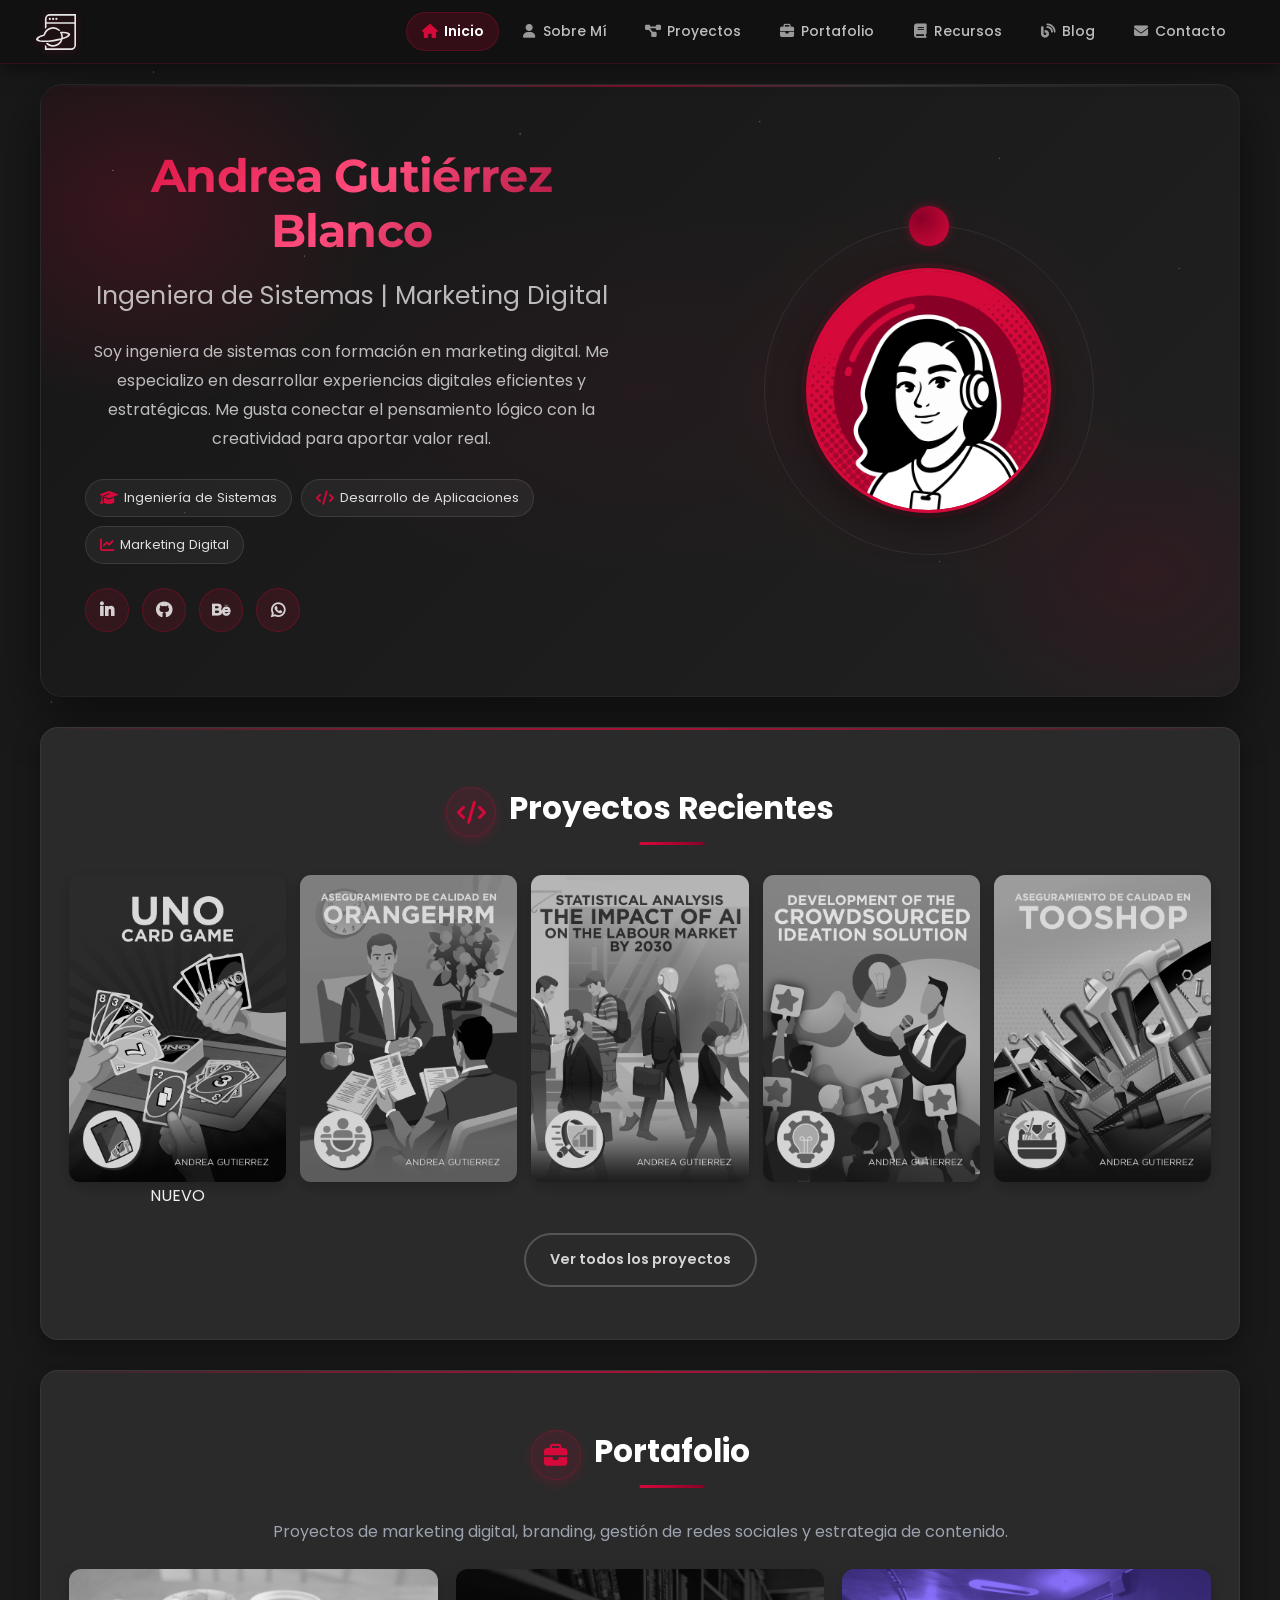
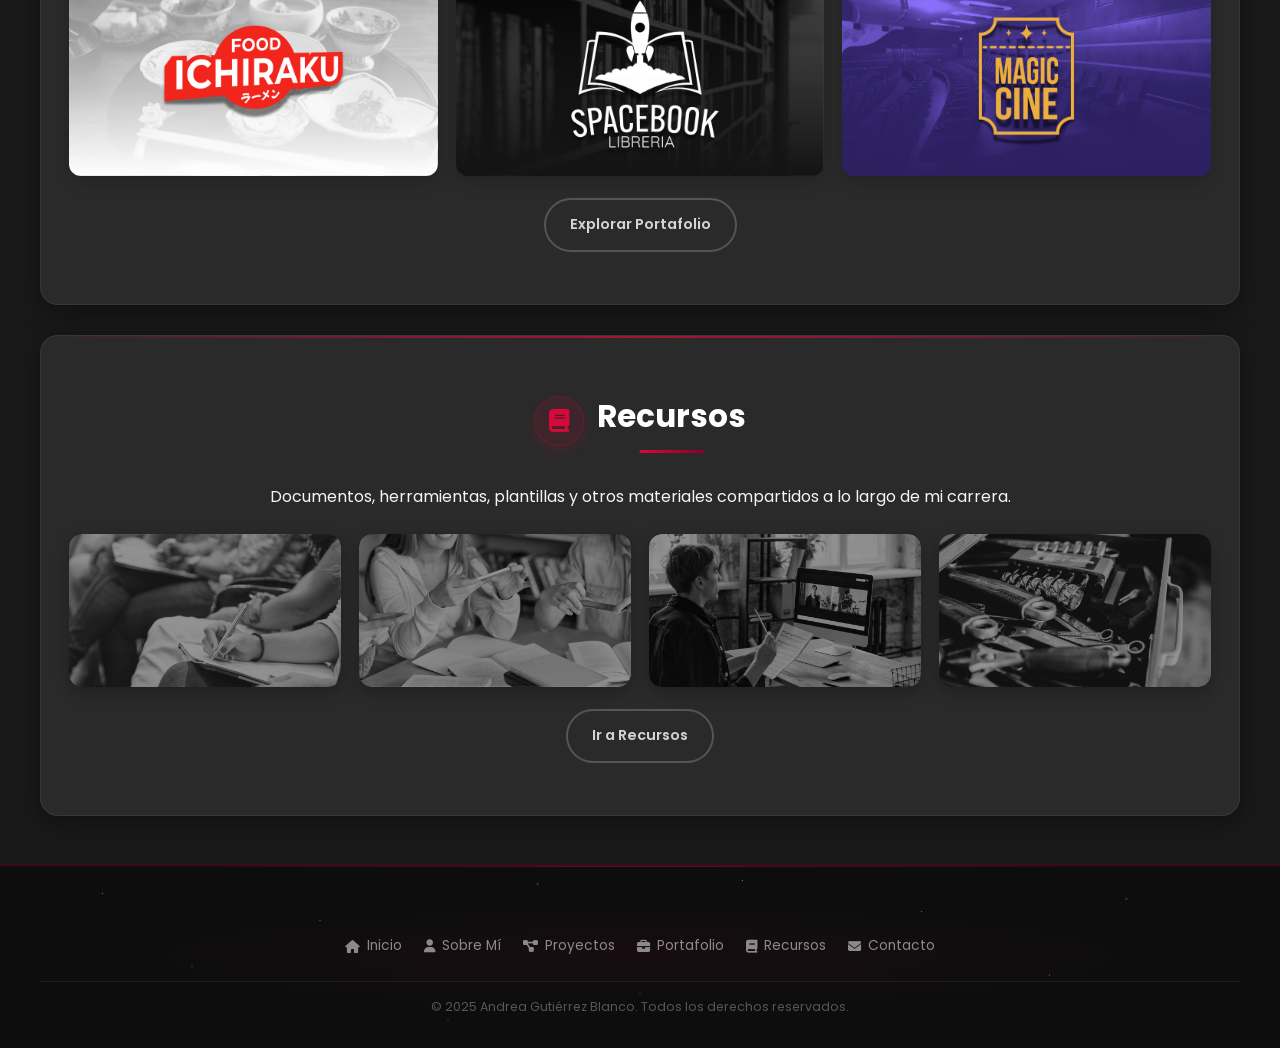
==== index.html @ cfb3e4f8 "feat: update entire website" ====
<!DOCTYPE html>
<html lang="es">
<head>
  <meta charset="UTF-8" />
  <meta http-equiv="X-UA-Compatible" content="IE=edge" />
  <meta name="viewport" content="width=device-width, initial-scale=1.0" />
  <title>Andrea Gutiérrez Blanco - Portafolio Profesional</title>

  <!-- Iconos y fuentes -->
  <link rel="stylesheet" href="https://cdnjs.cloudflare.com/ajax/libs/font-awesome/6.4.2/css/all.min.css" />
  <link rel="icon" type="image/png" href="images/icon/Gutbla_icon.png" />
  <link href="https://fonts.googleapis.com/css2?family=Poppins:wght@300;400;500;600;700&family=Montserrat:wght@400;500;600;700&display=swap" rel="stylesheet" />
  <link rel="stylesheet" href="https://cdnjs.cloudflare.com/ajax/libs/animate.css/4.1.1/animate.min.css" />

  <!-- Estilos propios -->
  <link rel="stylesheet" href="css/main.css" />
  <link rel="stylesheet" href="css/home.css" />
</head>
<body>

<!-- ===== Sidebar Global ===== -->
<aside class="global-sidebar">
  <div class="sidebar-logo">
    <img src="images/icon/Gutbla_logo.svg" alt="Logo Andrea Gutiérrez Blanco" />
  </div>
  <nav class="sidebar-nav" aria-label="Menú de navegación principal">
    <ul>
      <li><a href="index.html" class="active"><i class="fas fa-home"></i> <span>Inicio</span></a></li>
      <li><a href="pages/sobre-mi.html"><i class="fas fa-user"></i> <span>Sobre Mí</span></a></li>
      <li><a href="pages/proyectos.html"><i class="fas fa-project-diagram"></i> <span>Proyectos</span></a></li>
      <li><a href="pages/portafolio.html"><i class="fas fa-briefcase"></i> <span>Portafolio</span></a></li>
      <li><a href="pages/recursos.html"><i class="fas fa-book"></i> <span>Recursos</span></a></li>
      <li><a href="pages/blog.html"><i class="fas fa-blog"></i> <span>Blog</span></a></li>
      <li><a href="pages/contacto.html"><i class="fas fa-envelope"></i> <span>Contacto</span></a></li>
    </ul>
  </nav>
</aside>

<!-- ===== Contenedor Principal ===== -->
<main class="main-container">

  <!-- ===== Hero Section Mejorada ===== -->
  <section class="hero" role="banner" aria-label="Presentación principal de Andrea Gutiérrez Blanco">
    <div class="hero-content">
      <h1 class="animate__animated animate__fadeInDown">Andrea Gutiérrez Blanco</h1>
      <h2 class="animate__animated animate__fadeInDown animate__delay-1s">Ingeniera de Sistemas | Marketing Digital</h2>
      <p class="animate__animated animate__fadeIn animate__delay-1-5s">Soy ingeniera de sistemas con formación en marketing digital. Me especializo en desarrollar experiencias digitales eficientes y estratégicas. Me gusta conectar el pensamiento lógico con la creatividad para aportar valor real.</p>

      <div class="hero-badges animate__animated animate__fadeInUp animate__delay-2s" aria-label="Áreas de especialización">
        <div class="badge"><i class="fas fa-graduation-cap"></i> Ingeniería de Sistemas</div>
        <div class="badge"><i class="fas fa-code"></i> Desarrollo de Aplicaciones</div>
        <div class="badge"><i class="fas fa-chart-line"></i> Marketing Digital</div>
      </div>

      <div class="social-links animate__animated animate__fadeInUp animate__delay-2-5s">
        <a href="#" class="social-link" aria-label="LinkedIn"><i class="fab fa-linkedin-in"></i></a>
        <a href="#" class="social-link" aria-label="GitHub"><i class="fab fa-github"></i></a>
        <a href="#" class="social-link" aria-label="Behance"><i class="fab fa-behance"></i></a>
        <a href="#" class="social-link" aria-label="WhatsApp"><i class="fab fa-whatsapp"></i></a>
      </div>
    </div>

    <div class="hero-image" aria-hidden="true">
      <div class="planet-system">
        <div class="planet"></div>
        <div class="orbit"><div class="moon"></div></div>
        <div class="profile-image">
          <img src="images/perfil/Ilustracion_Perfil.png" alt="Andrea Gutiérrez Blanco - Ilustración de perfil" class="profile-illustration" />
        </div>
      </div>
    </div>
  </section>

  <!-- Proyectos recientes -->
  <section id="proyectos-recientes" class="sec">
    <div class="section-header">
      <i class="fas fa-code"></i>
      <h2>Proyectos Recientes</h2>
    </div>
    <div class="project-gallery">
      <img src="images/document_gallery/Projects/Portada_Aseguramiento_de_Calidad_en_TooShop.png" alt="Aseguramiento de Calidad en TooShop" />
      <img src="images/document_gallery/Projects/Portada_Crowdsourced_Ideation_Solution.png" alt="Crowdsourced Ideation Solution" />
      <img src="images/document_gallery/Projects/Portada_Statistical_Analysis_The_Impact_of_AI_on_the_Labour_Market_by_2030.png" alt="Análisis Estadístico del Impacto de la IA en el Mercado Laboral para 2030" />
      <img src="images/document_gallery/Projects/Portada_Aseguramiento_de_Calidad_en_OrangeHRM.png" alt="Aseguramiento de Calidad en OrangeHRM" />
      <img src="images/document_gallery/Projects/Portada_UNO_Card_Game.png" alt="Juego de Cartas UNO" />
</div>
    </div>
    <div class="section-footer">
      <a href="pages/proyectos.html" class="hero-cta secondary">Ver todos los proyectos</a>
    </div>
  </section>

  <!-- Portafolio visual -->
<section id="portafolio" class="sec">
  <div class="section-header">
    <i class="fas fa-briefcase"></i>
    <h2>Portafolio</h2>
  </div>
  <p style="color: var(--text-gray); margin-bottom: 20px;">
    Proyectos de marketing digital, branding, gestión de redes sociales y estrategia de contenido.
  </p>
  <div class="portfolio-gallery">
    <img src="images/document_gallery/Portfolio/Food_Ichiraku_Ramen.png"
         alt="Food Ichiraku Ramen" />
    <img src="images/document_gallery/Portfolio/Spacebook_Libreria.png"
         alt="Spacebook Librería" />
    <img src="images/document_gallery/Portfolio/Magic_Cine.png"
         alt="Magic Cine" />
  </div>
  <div class="section-footer">
    <a href="pages/portafolio.html" class="hero-cta secondary">Explorar Portafolio</a>
  </div>
</section>

  <!-- Recursos -->
  <section id="recursos" class="sec">
    <div class="section-header">
      <i class="fas fa-book"></i>
      <h2>Recursos</h2>
    </div>
    <p>Documentos, herramientas, plantillas y otros materiales compartidos a lo largo de mi carrera.</p>
      <div class="resources-gallery">
        <img src="images/resources/Imagenes_Documentaciones.png" alt="Imagen Documentaciones" />
        <img src="images/resources/Imagen_Hojas_Trucos.png"      alt="Imagen Hojas de Trucos" />
        <img src="images/resources/Imagen_Tutoriales.png"         alt="Imagen Tutoriales" />
        <img src="images/resources/Imagen_Herramientas.png"       alt="Imagen Herramientas" />
      </div>
    <div class="section-footer">
      <a href="pages/recursos.html" class="hero-cta secondary">Ir a Recursos</a>
    </div>
  </section>
</main>

<!-- ===== Footer ===== -->
<footer>
  <div class="footer-content">
    <div class="footer-logo">
      <img src="images/icon/Gutbla_logo.svg" alt="Logo Andrea Gutiérrez Blanco" class="logo-img" />
    </div>
    <nav class="footer-links" aria-label="Enlaces de pie de página">
      <a href="index.html"><i class="fas fa-home"></i> Inicio</a>
      <a href="pages/sobre-mi.html"><i class="fas fa-user"></i> Sobre Mí</a>
      <a href="pages/proyectos.html"><i class="fas fa-project-diagram"></i> Proyectos</a>
      <a href="pages/portafolio.html"><i class="fas fa-briefcase"></i> Portafolio</a>
      <a href="pages/recursos.html"><i class="fas fa-book"></i> Recursos</a>
      <a href="pages/contacto.html"><i class="fas fa-envelope"></i> Contacto</a>
    </nav>
    <div class="copyright">
      &copy; 2025 Andrea Gutiérrez Blanco. Todos los derechos reservados.
    </div>
  </div>
</footer>

<!-- Scripts -->
<script src="js/main.js"></script>
<script src="js/home.js"></script>
</body>
</html>
---- css/main.css ----
:root {
    --dark-bg:    #191919;
    --section-bg: #2c2c2c;
    --card-bg:    #252525;
    --light-bg:   #E8EDEB;
    --primary:    #D6093B;
    --secondary:  #890027;
    --accent:     #B80A32;
    --text-light: #ffffff;
    --text-soft:  #f5f5f5;
    --text-muted: #E8EDEB;
    --text-dark:  #333;
    --text-gray:  #9ca3af;
    --star-color: rgba(255,255,255,0.5);
}

html {
    scroll-behavior: smooth;
}

*, *::before, *::after {
    margin: 0;
    padding: 0;
    box-sizing: border-box;
}

body,
p, h1, h2, h3, h4, h5, h6,
span:not([class*="fa"]),
a, li, label,
input, textarea, select, button {
    font-family: 'Poppins', sans-serif;
}

.fas, .far, .fab, .fal, .fad,
[class^="fa-"], [class*=" fa-"] {
    font-family: "Font Awesome 6 Free", "Font Awesome 6 Brands",
                 "Font Awesome 5 Free", "Font Awesome 5 Brands",
                 "FontAwesome" !important;
    font-style: normal;
    font-variant: normal;
    font-weight: 900;
    text-rendering: auto;
    -webkit-font-smoothing: antialiased;
    -moz-osx-font-smoothing: grayscale;
    display: inline-block;
    line-height: 1;
}

body {
    min-height: 100vh;
    background-color: var(--dark-bg);
    background-image:
        radial-gradient(1px 1px at 12%  8%, var(--star-color) 0%, transparent 100%),
        radial-gradient(1px 1px at 33% 22%, var(--star-color) 0%, transparent 100%),
        radial-gradient(1.5px 1.5px at 55% 14%, rgba(255,255,255,0.28) 0%, transparent 100%),
        radial-gradient(1px 1px at 74%  5%, var(--star-color) 0%, transparent 100%),
        radial-gradient(1px 1px at 88% 18%, var(--star-color) 0%, transparent 100%),
        radial-gradient(1px 1px at  7% 35%, var(--star-color) 0%, transparent 100%),
        radial-gradient(1.5px 1.5px at 45% 42%, rgba(255,255,255,0.22) 0%, transparent 100%),
        radial-gradient(1px 1px at 92% 38%, var(--star-color) 0%, transparent 100%),
        radial-gradient(1px 1px at 20% 60%, var(--star-color) 0%, transparent 100%),
        radial-gradient(1px 1px at 63% 55%, var(--star-color) 0%, transparent 100%),
        radial-gradient(1.5px 1.5px at 80% 65%, rgba(255,255,255,0.28) 0%, transparent 100%),
        radial-gradient(1px 1px at  4% 78%, var(--star-color) 0%, transparent 100%),
        radial-gradient(1px 1px at 38% 82%, var(--star-color) 0%, transparent 100%),
        radial-gradient(1px 1px at 70% 88%, var(--star-color) 0%, transparent 100%),
        radial-gradient(1px 1px at 95% 92%, var(--star-color) 0%, transparent 100%),
        radial-gradient(1.5px 1.5px at 28% 95%, rgba(255,255,255,0.22) 0%, transparent 100%);
    background-attachment: fixed;
    color: var(--text-soft);
    line-height: 1.8;
    overflow-x: hidden;
}

img {
    display: block;
    max-width: 100%;
    height: auto;
}

.projects-grid,
.gallery-grid {
    display: grid;
    grid-template-columns: repeat(4, 1fr);
    gap: 18px;
    margin-bottom: 32px;
}

.global-sidebar {
    position: fixed;
    top: 0; left: 0;
    width: 100%;
    height: 64px;
    background: #111;
    z-index: 1000;
    box-shadow: 0 2px 20px rgba(0,0,0,0.6);
    display: flex;
    justify-content: space-between;
    align-items: center;
    padding: 0 36px;
    transition: background 0.3s ease;
    border-bottom: 1px solid rgba(214,9,59,0.18);
}

.sidebar-logo {
    display: flex;
    align-items: center;
    gap: 12px;
    transition: transform 0.3s ease;
    text-decoration: none;
}

.sidebar-logo:hover {
    transform: scale(1.04);
}

.sidebar-logo img {
    height: 36px;
    filter: invert(1) drop-shadow(0 1px 4px rgba(214,9,59,0.35));
    transition: filter 0.3s ease;
}

.sidebar-logo:hover img {
    filter: invert(1) drop-shadow(0 2px 8px rgba(214,9,59,0.6));
}

.sidebar-nav ul {
    display: flex;
    align-items: center;
    list-style: none;
    gap: 2px;
    height: 64px;
}

.sidebar-nav li {
    margin: 0 2px;
}

.sidebar-nav a {
    padding: 6px 15px;
    display: flex;
    align-items: center;
    gap: 6px;
    color: rgba(245,245,245,0.76);
    text-decoration: none;
    transition: all 0.25s ease;
    border-radius: 25px;
    font-weight: 500;
    font-size: 0.87rem;
    border: 1px solid transparent;
    white-space: nowrap;
}

.sidebar-nav a:hover {
    color: #fff;
    background: rgba(214,9,59,0.14);
    border-color: rgba(214,9,59,0.2);
}

.sidebar-nav a.active {
    color: #fff;
    background: rgba(214,9,59,0.18);
    border-color: rgba(214,9,59,0.22);
    font-weight: 600;
}

.sidebar-nav a i {
    font-size: 0.88rem;
    color: rgba(245,245,245,0.6);
    transition: color 0.25s ease, transform 0.25s ease;
    min-width: 16px;
    text-align: center;
}

.sidebar-nav a:hover i,
.sidebar-nav a.active i {
    color: var(--primary);
}

.sidebar-nav a:hover i {
    transform: scale(1.1);
}

.menu-toggle {
    display: none;
    cursor: pointer;
    z-index: 1001;
    width: 36px; height: 36px;
    background: transparent;
    border: none;
    outline: none;
    flex-direction: column;
    justify-content: center;
    gap: 5px;
    padding: 2px;
}

.menu-toggle span {
    display: block;
    height: 2px;
    width: 100%;
    background: var(--text-soft);
    border-radius: 2px;
    transition: all 0.35s cubic-bezier(0.645, 0.045, 0.355, 1);
    transform-origin: center;
}

.menu-toggle.open span:nth-child(1) { transform: translateY(7px) rotate(45deg); }
.menu-toggle.open span:nth-child(2) { opacity: 0; transform: scaleX(0); }
.menu-toggle.open span:nth-child(3) { transform: translateY(-7px) rotate(-45deg); }

.menu-overlay {
    position: fixed;
    inset: 0;
    background: rgba(0,0,0,0.78);
    z-index: 999;
    opacity: 0;
    visibility: hidden;
    transition: all 0.3s ease;
}

.menu-overlay.active {
    opacity: 1;
    visibility: visible;
}

.main-container {
    padding: 84px 18px 18px;
    max-width: 1400px;
    margin: 0 auto;
    display: flex;
    flex-direction: column;
    align-items: center;
    text-align: center;
}

.sec {
    padding: 52px 28px;
    background: var(--section-bg);
    border: 1px solid rgba(255,255,255,0.06);
    border-radius: 18px;
    margin-bottom: 30px;
    box-shadow: 0 6px 28px rgba(0,0,0,0.4);
    width: 100%;
    max-width: 1200px;
    position: relative;
    overflow: hidden;
}

.sec::after {
    content: '';
    position: absolute;
    top: 0; left: 0; right: 0;
    height: 2px;
    background: linear-gradient(90deg, transparent, rgba(214,9,59,0.5), transparent);
    pointer-events: none;
}

.section-header {
    display: flex;
    justify-content: center;
    align-items: center;
    gap: 13px;
    margin-bottom: 30px;
}

.section-header h2 {
    position: relative;
    font-size: 1.95rem;
    font-weight: 700;
    color: var(--text-light);
    padding-bottom: 9px;
}

.section-header h2::after {
    content: '';
    position: absolute;
    bottom: 0; left: 50%;
    transform: translateX(-50%);
    width: 65px; height: 3px;
    background: linear-gradient(to right, var(--primary), var(--secondary));
    border-radius: 2px;
}

.section-header i {
    font-size: 1.45rem;
    color: var(--primary);
    background: rgba(214,9,59,0.12);
    border: 1px solid rgba(214,9,59,0.25);
    width: 50px; height: 50px;
    display: flex;
    align-items: center;
    justify-content: center;
    border-radius: 50%;
    box-shadow: 0 4px 12px rgba(214,9,59,0.18);
    transition: all 0.3s ease;
    flex-shrink: 0;
}

.section-header i:hover {
    background: rgba(214,9,59,0.22);
    transform: scale(1.06);
}

.section-description {
    max-width: 780px;
    margin: 0 auto 30px;
    font-size: 0.98rem;
    color: var(--text-gray);
    line-height: 1.8;
}

.section-footer {
    display: flex;
    justify-content: center;
    margin-top: 22px;
}

.modal-overlay {
    position: fixed;
    inset: 0;
    background: rgba(0,0,0,0.88);
    display: none;
    z-index: 9998;
}

.modal {
    display: none;
    position: fixed;
    top: 50%; left: 50%;
    transform: translate(-50%, -50%);
    z-index: 9999;
    width: 90%;
    max-width: 880px;
    max-height: 90vh;
    overflow-y: auto;
}

.modal-content {
    background: #222;
    padding: 30px;
    border-radius: 18px;
    display: flex;
    gap: 22px;
    box-shadow: 0 28px 56px rgba(0,0,0,0.7);
    position: relative;
    border: 1px solid rgba(255,255,255,0.07);
    border-top: 2px solid rgba(214,9,59,0.45);
}

.modal-left {
    flex: 1;
    display: flex;
    flex-direction: column;
    justify-content: center;
}

.modal-left h2 {
    font-size: 1.65rem;
    margin-bottom: 13px;
    color: var(--primary);
    display: flex;
    align-items: center;
    gap: 10px;
    line-height: 1.3;
}

.modal-left h2 i {
    font-size: 1.3rem;
    flex-shrink: 0;
}

.modal-left p {
    font-size: 0.96rem;
    margin-bottom: 22px;
    color: var(--text-muted);
    line-height: 1.75;
}

.modal-buttons {
    display: flex;
    gap: 13px;
    flex-wrap: wrap;
}

.modal-right {
    flex: 1;
    display: flex;
    justify-content: center;
    align-items: center;
    min-height: 260px;
}

.modal-right img {
    width: 100%;
    max-height: 60vh;
    object-fit: contain;
    border-radius: 13px;
    box-shadow: 0 8px 26px rgba(0,0,0,0.45);
}

.close-btn {
    position: absolute;
    top: 12px; right: 12px;
    width: 36px; height: 36px;
    font-size: 1.4rem;
    color: var(--primary);
    background: rgba(214,9,59,0.1);
    border: 1px solid rgba(214,9,59,0.25);
    border-radius: 50%;
    cursor: pointer;
    transition: all 0.3s ease;
    z-index: 10;
    display: flex;
    align-items: center;
    justify-content: center;
    line-height: 1;
    font-weight: 300;
}

.close-btn:hover {
    transform: rotate(90deg);
    background: var(--primary);
    color: white;
    box-shadow: 0 4px 14px rgba(214,9,59,0.4);
}

.btn {
    display: inline-flex;
    align-items: center;
    justify-content: center;
    padding: 10px 22px;
    border-radius: 50px;
    font-size: 0.9rem;
    font-weight: 600;
    text-decoration: none;
    transition: all 0.3s ease;
    gap: 8px;
    cursor: pointer;
    border: 2px solid var(--primary);
    box-shadow: 0 3px 10px rgba(0,0,0,0.2);
    color: var(--primary);
    background: transparent;
}

.btn i           { font-size: 0.88rem; }
.btn-primary     { background: var(--primary); color: #fff; }
.btn-secondary   { background: transparent; color: var(--primary); }

.btn:hover {
    transform: translateY(-2px);
    box-shadow: 0 8px 22px rgba(214,9,59,0.35);
}

.btn:active {
    transform: translateY(1px) scale(0.98);
}

.btn-primary:hover   { background: var(--accent); border-color: var(--accent); color: white; }
.btn-secondary:hover { background: rgba(214,9,59,0.1); }

.logo-img {
    height: 40px;
    width: auto;
    filter: invert(1);
}

.image-container {
    border-radius: 12px;
    display: flex;
    height: auto;
    overflow: hidden;
    position: relative;
    width: 100%;
}

.image-container img {
    display: block;
    height: auto;
    object-fit: contain;
    object-position: center;
    width: 100%;
    border-radius: 12px;
}

footer {
    position: relative;
    background: #0d0d0d;
    padding: 50px 20px 30px;
    text-align: center;
    border-top: 2px solid rgba(214,9,59,0.22);
    overflow: hidden;
}

footer::before {
    content: '';
    position: absolute;
    inset: 0;
    background-image:
        radial-gradient(1px 1px at  8% 15%, rgba(255,255,255,0.45) 0%, transparent 100%),
        radial-gradient(1px 1px at 25% 30%, rgba(255,255,255,0.38) 0%, transparent 100%),
        radial-gradient(1.5px 1.5px at 42% 10%, rgba(255,255,255,0.28) 0%, transparent 100%),
        radial-gradient(1px 1px at 58%  8%, rgba(255,255,255,0.45) 0%, transparent 100%),
        radial-gradient(1px 1px at 72% 25%, rgba(255,255,255,0.38) 0%, transparent 100%),
        radial-gradient(1.5px 1.5px at 88% 18%, rgba(255,255,255,0.28) 0%, transparent 100%),
        radial-gradient(1px 1px at 15% 55%, rgba(255,255,255,0.32) 0%, transparent 100%),
        radial-gradient(1px 1px at 50% 70%, rgba(255,255,255,0.28) 0%, transparent 100%),
        radial-gradient(1px 1px at 82% 60%, rgba(255,255,255,0.38) 0%, transparent 100%),
        radial-gradient(1px 1px at 35% 85%, rgba(255,255,255,0.28) 0%, transparent 100%),
        radial-gradient(ellipse 60% 40% at 50% 50%, rgba(214,9,59,0.05) 0%, transparent 70%);
    pointer-events: none;
}

footer::after {
    content: '';
    position: absolute;
    top: 0; left: 10%; right: 10%;
    height: 1px;
    background: linear-gradient(90deg, transparent, rgba(214,9,59,0.42), transparent);
}

.footer-content {
    max-width: 1200px;
    margin: 0 auto;
    position: relative;
    z-index: 1;
}

.footer-logo { display: none; }

.footer-brand {
    font-family: 'Montserrat', sans-serif;
    font-size: 1.2rem;
    font-weight: 700;
    letter-spacing: 0.04em;
    color: var(--text-light);
    margin-bottom: 5px;
}

.footer-brand span { color: var(--primary); }

.footer-tagline {
    font-size: 0.78rem;
    color: rgba(255,255,255,0.34);
    letter-spacing: 0.12em;
    text-transform: uppercase;
    margin-bottom: 20px;
}

.footer-links {
    display: flex;
    flex-wrap: wrap;
    justify-content: center;
    gap: 22px;
    margin: 18px 0;
}

.footer-links a {
    display: flex;
    align-items: center;
    gap: 7px;
    color: rgba(220,220,220,0.6);
    font-size: 0.86rem;
    text-decoration: none;
    transition: color 0.3s ease;
}

.footer-links a:hover { color: var(--primary); }
.footer-links a i     { font-size: 0.82rem; color: inherit; }

.copyright {
    color: rgba(255,255,255,0.3);
    font-size: 0.78rem;
    padding-top: 14px;
    border-top: 1px solid rgba(255,255,255,0.07);
    margin-top: 22px;
}

@keyframes fadeIn {
    from { opacity: 0; transform: translateY(14px); }
    to   { opacity: 1; transform: translateY(0); }
}

@media (max-width: 1200px) {
    .main-container { padding: 84px 18px 18px; }
}

@media (max-width: 992px) {
    .projects-grid,
    .gallery-grid        { grid-template-columns: repeat(2, 1fr); }
    .global-sidebar      { padding: 0 18px; }
    .sidebar-nav a       { padding: 6px 10px; font-size: 0.81rem; }
}

@media (max-width: 768px) {
    .menu-toggle        { display: flex; }
    .sidebar-nav {
        position: fixed; top: 0; right: -100%;
        width: 255px; height: 100vh;
        background: #151515;
        display: flex; flex-direction: column;
        justify-content: flex-start;
        padding: 76px 18px 18px;
        transition: right 0.4s ease;
        z-index: 998;
        box-shadow: -6px 0 28px rgba(0,0,0,0.55);
        border-left: 1px solid rgba(255,255,255,0.05);
    }
    .sidebar-nav.active  { right: 0; }
    .sidebar-nav ul      { flex-direction: column; align-items: flex-start; gap: 6px; width: 100%; height: auto; }
    .sidebar-nav li      { width: 100%; margin: 0; }
    .sidebar-nav a       { width: 100%; padding: 12px 16px; border-radius: 10px; justify-content: flex-start; font-size: 0.95rem; }
    .section-header h2   { font-size: 1.7rem; }
    .sec                 { padding: 26px 14px; }
    .modal-content       { flex-direction: column; gap: 16px; }
    .modal-right         { min-height: 180px; }
    .modal-buttons       { flex-direction: column; gap: 10px; }
    .btn                 { width: 100%; justify-content: center; }
}

@media (max-width: 576px) {
    .projects-grid,
    .gallery-grid { grid-template-columns: 1fr; }
}

@media (max-width: 480px) {
    .global-sidebar   { height: 56px; padding: 0 14px; }
    .sidebar-logo img { height: 26px; }
    .section-header h2 { font-size: 1.5rem; }
    .footer-links     { flex-direction: column; gap: 12px; align-items: center; }
}
---- css/home.css ----
.hero {
    background: linear-gradient(135deg, #161616 0%, #212121 100%);
    display: flex;
    align-items: center;
    padding: 64px 44px;
    margin: 0 auto 30px;
    border-radius: 22px;
    position: relative;
    overflow: hidden;
    width: 100%;
    max-width: 1200px;
    border: 1px solid rgba(255,255,255,0.05);
    box-shadow: 0 16px 52px rgba(0,0,0,0.5);
}

.hero::before {
    content: '';
    position: absolute;
    inset: 0;
    background:
        radial-gradient(1px 1px at  6% 14%, rgba(255,255,255,0.5) 0%, transparent 100%),
        radial-gradient(1px 1px at 22% 28%, rgba(255,255,255,0.4) 0%, transparent 100%),
        radial-gradient(1.5px 1.5px at 40%  8%, rgba(255,255,255,0.28) 0%, transparent 100%),
        radial-gradient(1px 1px at 60%  6%, rgba(255,255,255,0.42) 0%, transparent 100%),
        radial-gradient(1px 1px at 80% 12%, rgba(255,255,255,0.35) 0%, transparent 100%),
        radial-gradient(1px 1px at 95% 30%, rgba(255,255,255,0.4) 0%, transparent 100%),
        radial-gradient(1px 1px at 12% 70%, rgba(255,255,255,0.28) 0%, transparent 100%),
        radial-gradient(1px 1px at 75% 78%, rgba(255,255,255,0.28) 0%, transparent 100%),
        radial-gradient(ellipse 35% 55% at 8% 20%, rgba(214,9,59,0.18) 0%, transparent 60%),
        radial-gradient(ellipse 30% 45% at 92% 80%, rgba(137,0,39,0.14) 0%, transparent 60%),
        radial-gradient(ellipse 60% 50% at 50% 50%, rgba(214,9,59,0.04) 0%, transparent 70%);
    z-index: 0;
    pointer-events: none;
}

.hero::after {
    content: '';
    position: absolute;
    top: 0; left: 0; right: 0;
    height: 2px;
    background: linear-gradient(90deg, transparent, rgba(255,255,255,0.1) 30%, rgba(214,9,59,0.5) 50%, rgba(255,255,255,0.1) 70%, transparent);
    pointer-events: none;
}

.hero-content {
    flex: 1;
    padding-right: 44px;
    position: relative;
    z-index: 2;
}

.hero-image {
    flex: 1;
    display: flex;
    justify-content: center;
    align-items: center;
    position: relative;
    z-index: 1;
}

.planet-system {
    position: relative;
    width: 430px;
    height: 430px;
    display: flex;
    justify-content: center;
    align-items: center;
}

.planet-system::before {
    content: '';
    position: absolute;
    top: 50%; left: 50%;
    transform: translate(-50%, -50%);
    width: 470px;
    height: 470px;
    background: radial-gradient(circle, rgba(214,9,59,0.07) 0%, transparent 65%);
    z-index: 0;
    animation: pulseGlow 4s ease-in-out infinite;
}

.planet {
    position: absolute;
    width: 125px;
    height: 125px;
    border-radius: 50%;
    background: radial-gradient(circle at 30% 30%, #D6093B, #890027);
    box-shadow: 0 0 35px rgba(214,9,59,0.55);
    animation: planetOrbit 20s linear infinite;
    z-index: 1;
}

.orbit {
    position: absolute;
    width: 330px;
    height: 330px;
    border: 1px solid rgba(255,255,255,0.07);
    border-radius: 50%;
    animation: orbitSpin 30s linear infinite;
}

.moon {
    position: absolute;
    width: 40px;
    height: 40px;
    background: radial-gradient(circle at 30% 30%, #890027, #D6093B);
    border-radius: 50%;
    top: -20px; left: 50%;
    margin-left: -20px;
    box-shadow: 0 0 10px rgba(214,9,59,0.4);
}

.profile-image {
    width: 245px;
    height: 245px;
    border-radius: 50%;
    border: 3px solid var(--primary);
    background: linear-gradient(45deg, #D6093B, #890027);
    display: flex;
    align-items: center;
    justify-content: center;
    overflow: hidden;
    box-shadow:
        0 12px 36px rgba(0,0,0,0.4),
        0 0 0 5px rgba(214,9,59,0.12);
    position: relative;
    z-index: 2;
    transition:
        transform 0.42s cubic-bezier(0.34, 1.56, 0.64, 1),
        box-shadow 0.42s ease,
        border-color 0.3s ease;
    cursor: pointer;
}

.profile-image:hover {
    transform: scale(1.06);
    box-shadow: 0 22px 50px rgba(214,9,59,0.45), 0 0 0 7px rgba(214,9,59,0.2);
    border-color: var(--secondary);
}

.profile-illustration {
    width: 100%;
    height: 100%;
    object-fit: cover;
    border-radius: 50%;
    transition: transform 0.42s cubic-bezier(0.34, 1.56, 0.64, 1);
}

.profile-image:hover .profile-illustration {
    transform: scale(1.05);
}

.hero h1 {
    font-size: 2.85rem;
    font-family: 'Montserrat', sans-serif;
    line-height: 1.2;
    letter-spacing: -0.015em;
    background: linear-gradient(135deg, var(--primary) 0%, #ff4d7d 50%, var(--secondary) 100%);
    -webkit-background-clip: text;
    background-clip: text;
    color: transparent;
    margin-bottom: 16px;
}

.hero h2 {
    font-size: 1.55rem;
    color: rgba(255,255,255,0.7);
    margin-bottom: 18px;
    font-weight: 400;
}

.hero p {
    font-size: 1rem;
    color: rgba(230,230,230,0.8);
    max-width: 580px;
    margin-bottom: 26px;
    line-height: 1.82;
}

.hero-badges {
    display: flex;
    flex-wrap: wrap;
    gap: 9px;
    margin-bottom: 24px;
}

.badge {
    padding: 6px 14px;
    border-radius: 30px;
    background: rgba(255,255,255,0.05);
    color: rgba(255,255,255,0.85);
    font-size: 0.82rem;
    display: flex;
    align-items: center;
    gap: 6px;
    border: 1px solid rgba(255,255,255,0.1);
    transition: all 0.3s ease;
}

.badge:hover {
    background: rgba(214,9,59,0.22);
    border-color: rgba(214,9,59,0.5);
    transform: translateY(-2px);
    box-shadow: 0 6px 16px rgba(214,9,59,0.2);
}

.badge i {
    font-size: 0.9rem;
    color: var(--primary);
}

.social-links {
    display: flex;
    gap: 13px;
    margin-top: 22px;
}

.social-link {
    display: flex;
    align-items: center;
    justify-content: center;
    width: 44px;
    height: 44px;
    border-radius: 50%;
    background: rgba(214,9,59,0.13);
    border: 1px solid rgba(214,9,59,0.28);
    color: rgba(255,255,255,0.8);
    font-size: 1.05rem;
    transition: all 0.3s ease;
    text-decoration: none;
}

.social-link i {
    font-size: 1rem;
    color: inherit;
}

.social-link:hover {
    background: var(--primary);
    border-color: var(--primary);
    color: white;
    transform: translateY(-3px);
    box-shadow: 0 8px 22px rgba(214,9,59,0.4);
}

.hero-cta {
    display: inline-flex;
    align-items: center;
    justify-content: center;
    padding: 12px 24px;
    border-radius: 50px;
    font-size: 0.9rem;
    font-weight: 600;
    text-decoration: none;
    transition: all 0.3s ease;
    gap: 9px;
    background: var(--primary);
    color: white;
    border: 2px solid var(--primary);
    box-shadow: 0 5px 16px rgba(214,9,59,0.3);
}

.hero-cta.secondary {
    background: transparent;
    color: rgba(255,255,255,0.8);
    border: 2px solid rgba(255,255,255,0.2);
    box-shadow: none;
}

.hero-cta:hover {
    transform: translateY(-3px);
    box-shadow: 0 10px 26px rgba(214,9,59,0.4);
    background: var(--secondary);
    border-color: var(--secondary);
    color: white;
}

.hero-cta:active {
    transform: translateY(1px) scale(0.98);
}

.hero-cta.secondary:hover {
    background: rgba(255,255,255,0.08);
    border-color: rgba(255,255,255,0.34);
    box-shadow: 0 5px 16px rgba(0,0,0,0.2);
    color: white;
}

.sec {
    padding: 52px 28px;
    background: #2a2a2a;
    border: 1px solid rgba(255,255,255,0.06);
    border-radius: 18px;
    margin-bottom: 30px;
    box-shadow: 0 6px 26px rgba(0,0,0,0.38);
    width: 100%;
    max-width: 1200px;
    position: relative;
    overflow: hidden;
}

.sec::before {
    content: '';
    position: absolute;
    top: 0; left: 0; right: 0;
    height: 2px;
    background: linear-gradient(90deg, transparent, rgba(214,9,59,0.45), transparent);
    pointer-events: none;
}

.project-gallery {
    display: grid;
    grid-template-columns: repeat(5, 1fr);
    gap: 14px;
    margin-top: 22px;
    margin-bottom: 22px;
}

.project-gallery img {
    width: 100%;
    aspect-ratio: 210 / 297;
    object-fit: cover;
    object-position: top center;
    border-radius: 11px;
    filter: grayscale(100%) brightness(0.88);
    transition:
        filter 0.45s ease,
        transform 0.4s ease,
        box-shadow 0.4s ease;
    box-shadow: 0 4px 14px rgba(0,0,0,0.22);
    cursor: pointer;
    display: block;
}

.project-gallery img:hover {
    filter: grayscale(0%) brightness(1);
    transform: scale(1.05) translateY(-4px);
    box-shadow: 0 14px 32px rgba(0,0,0,0.35);
}

.resources-gallery {
    display: grid;
    grid-template-columns: repeat(4, 1fr);
    gap: 18px;
    margin-top: 22px;
    margin-bottom: 22px;
}

.resource-wrapper {
    position: relative;
    border-radius: 13px;
    overflow: hidden;
    cursor: pointer;
    box-shadow: 0 5px 16px rgba(0,0,0,0.25);
    transition: transform 0.35s ease, box-shadow 0.35s ease;
}

.resource-wrapper:hover {
    transform: translateY(-5px) scale(1.02);
    box-shadow: 0 14px 34px rgba(214,9,59,0.25);
}

.resource-wrapper img {
    width: 100%;
    height: auto;
    display: block;
    border-radius: 13px;
    transition: filter 0.35s ease, transform 0.4s ease;
    filter: brightness(0.95);
}

.resource-wrapper:hover img {
    filter: brightness(0.5);
    transform: scale(1.06);
}

.resource-overlay {
    position: absolute;
    inset: 0;
    background: rgba(214,9,59,0.72);
    opacity: 0;
    transition: opacity 0.35s ease;
    border-radius: 13px;
    display: flex;
    align-items: center;
    justify-content: center;
    flex-direction: column;
    gap: 10px;
}

.resource-wrapper:hover .resource-overlay {
    opacity: 1;
}

.resource-overlay-icon {
    font-size: 2.4rem;
    color: rgba(255,255,255,0.92);
    transform: translateY(10px);
    transition: transform 0.35s ease;
    line-height: 1;
}

.resource-wrapper:hover .resource-overlay-icon {
    transform: translateY(0);
}

.resource-overlay-label {
    font-size: 1.1rem;
    font-weight: 700;
    color: #fff;
    letter-spacing: 0.04em;
    text-transform: uppercase;
    transform: translateY(10px);
    transition: transform 0.35s ease 0.05s;
    text-shadow: 0 2px 8px rgba(0,0,0,0.4);
}

.resource-wrapper:hover .resource-overlay-label {
    transform: translateY(0);
}

.portfolio-gallery {
    display: grid;
    grid-template-columns: repeat(3, 1fr);
    gap: 18px;
    margin-top: 22px;
    margin-bottom: 22px;
}

.portfolio-gallery img {
    width: 100%;
    height: auto;
    border-radius: 12px;
    box-shadow: 0 5px 16px rgba(0,0,0,0.18);
    transition: transform 0.35s ease, box-shadow 0.35s ease;
    object-fit: cover;
}

.portfolio-gallery img:hover {
    transform: scale(1.04) translateY(-3px);
    box-shadow: 0 12px 28px rgba(0,0,0,0.28);
    cursor: pointer;
}

@keyframes planetOrbit {
    from { transform: rotate(0deg) translateX(150px) rotate(0deg); }
    to   { transform: rotate(360deg) translateX(150px) rotate(-360deg); }
}

@keyframes orbitSpin {
    from { transform: rotate(0deg); }
    to   { transform: rotate(360deg); }
}

@keyframes pulseGlow {
    0%, 100% { opacity: 0.4; transform: translate(-50%, -50%) scale(1); }
    50%       { opacity: 0.65; transform: translate(-50%, -50%) scale(1.05); }
}

@media (max-width: 1200px) {
    .hero                  { flex-direction: column; text-align: center; padding: 50px 18px; }
    .hero-content          { padding-right: 0; margin-bottom: 32px; }
    .hero-badges           { justify-content: center; }
    .social-links          { justify-content: center; }
    .project-gallery       { grid-template-columns: repeat(3, 1fr); }
    .resources-gallery     { grid-template-columns: repeat(2, 1fr); }
    .portfolio-gallery     { grid-template-columns: repeat(2, 1fr); }
}

@media (max-width: 900px) {
    .project-gallery { grid-template-columns: repeat(3, 1fr); }
}

@media (max-width: 768px) {
    .hero                  { padding: 36px 16px; }
    .hero h1               { font-size: 2rem; }
    .hero h2               { font-size: 1.3rem; }
    .planet-system         { width: 280px; height: 280px; }
    .planet                { width: 78px; height: 78px; }
    .orbit                 { width: 220px; height: 220px; }
    .profile-image         { width: 195px; height: 195px; }
    .section-header h2     { font-size: 1.7rem; }
    .sec                   { padding: 26px 14px; }
    .project-gallery       { grid-template-columns: repeat(2, 1fr); }
    .project-gallery img   { height: 130px; }
    .resources-gallery,
    .portfolio-gallery     { grid-template-columns: 1fr; }
}

@media (max-width: 480px) {
    .hero h1             { font-size: 1.8rem; }
    .planet-system       { width: 230px; height: 230px; }
    .profile-image       { width: 160px; height: 160px; }
    .section-header h2   { font-size: 1.5rem; }
    .project-gallery     { grid-template-columns: repeat(2, 1fr); }
    .project-gallery img { height: 110px; }
}
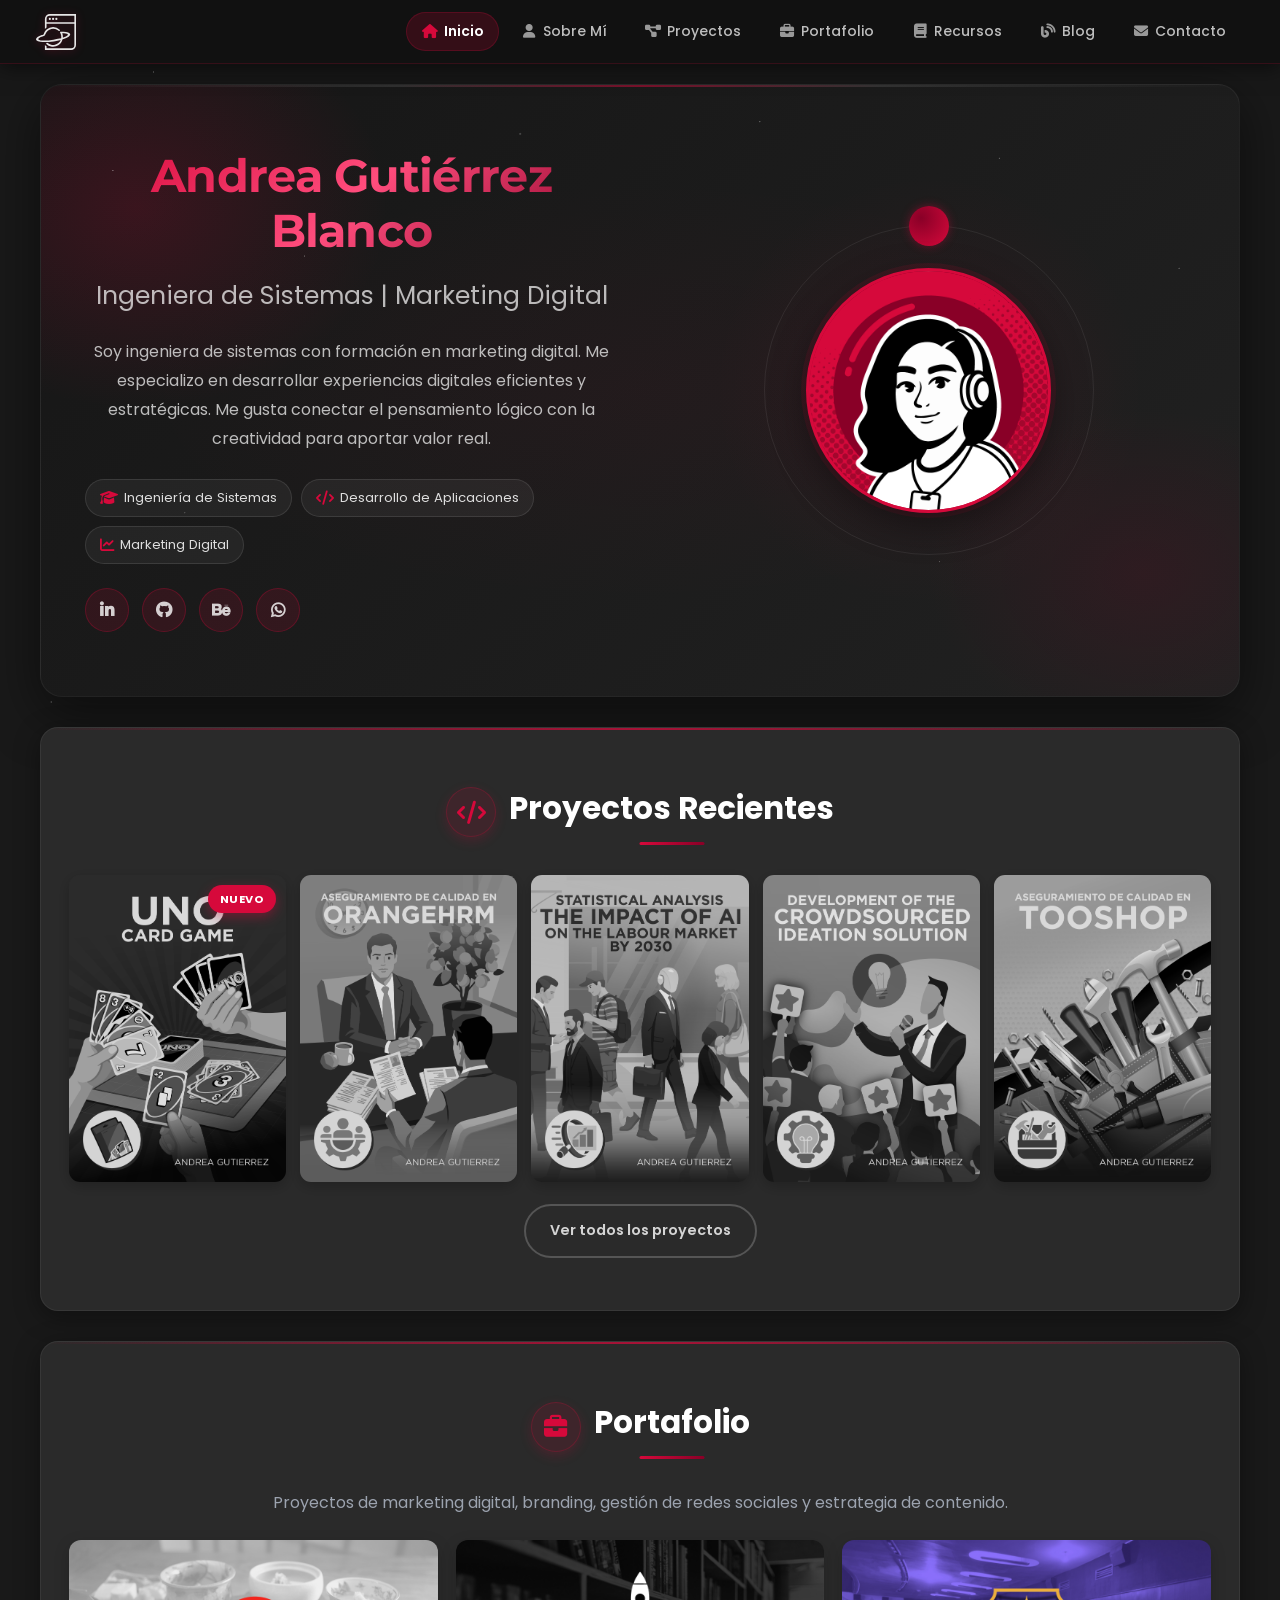
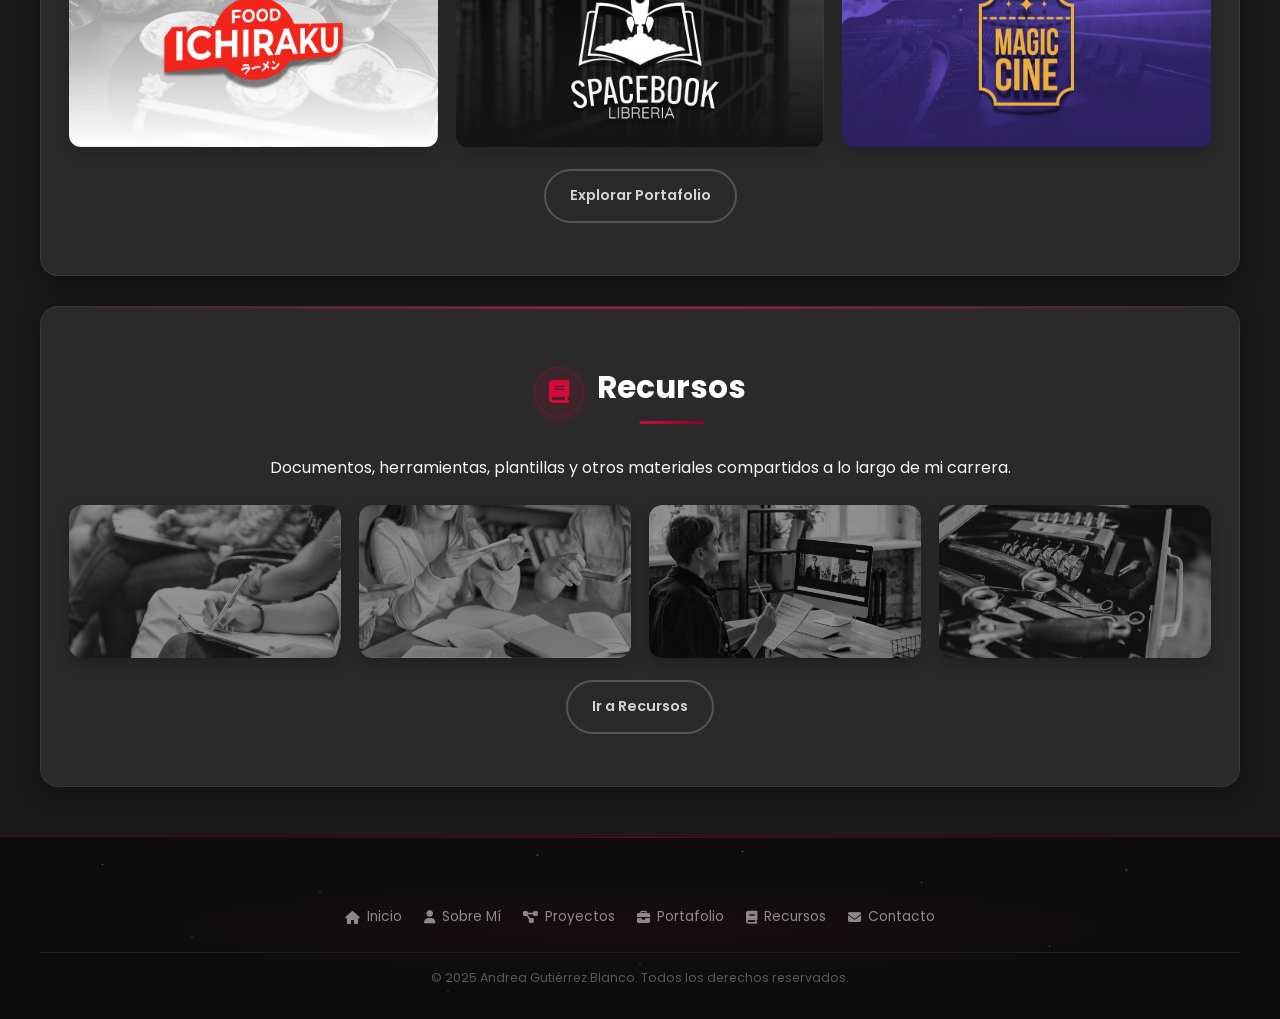
==== commit d5132e5e: "fix: correct menu interface errors" ====
--- a/index.html
+++ b/index.html
@@ -1,158 +1,282 @@
-<!DOCTYPE html>
+<!doctype html>
 <html lang="es">
-<head>
-  <meta charset="UTF-8" />
-  <meta http-equiv="X-UA-Compatible" content="IE=edge" />
-  <meta name="viewport" content="width=device-width, initial-scale=1.0" />
-  <title>Andrea Gutiérrez Blanco - Portafolio Profesional</title>
-
-  <!-- Iconos y fuentes -->
-  <link rel="stylesheet" href="https://cdnjs.cloudflare.com/ajax/libs/font-awesome/6.4.2/css/all.min.css" />
-  <link rel="icon" type="image/png" href="images/icon/Gutbla_icon.png" />
-  <link href="https://fonts.googleapis.com/css2?family=Poppins:wght@300;400;500;600;700&family=Montserrat:wght@400;500;600;700&display=swap" rel="stylesheet" />
-  <link rel="stylesheet" href="https://cdnjs.cloudflare.com/ajax/libs/animate.css/4.1.1/animate.min.css" />
-
-  <!-- Estilos propios -->
-  <link rel="stylesheet" href="css/main.css" />
-  <link rel="stylesheet" href="css/home.css" />
-</head>
-<body>
-
-<!-- ===== Sidebar Global ===== -->
-<aside class="global-sidebar">
-  <div class="sidebar-logo">
-    <img src="images/icon/Gutbla_logo.svg" alt="Logo Andrea Gutiérrez Blanco" />
-  </div>
-  <nav class="sidebar-nav" aria-label="Menú de navegación principal">
-    <ul>
-      <li><a href="index.html" class="active"><i class="fas fa-home"></i> <span>Inicio</span></a></li>
-      <li><a href="pages/sobre-mi.html"><i class="fas fa-user"></i> <span>Sobre Mí</span></a></li>
-      <li><a href="pages/proyectos.html"><i class="fas fa-project-diagram"></i> <span>Proyectos</span></a></li>
-      <li><a href="pages/portafolio.html"><i class="fas fa-briefcase"></i> <span>Portafolio</span></a></li>
-      <li><a href="pages/recursos.html"><i class="fas fa-book"></i> <span>Recursos</span></a></li>
-      <li><a href="pages/blog.html"><i class="fas fa-blog"></i> <span>Blog</span></a></li>
-      <li><a href="pages/contacto.html"><i class="fas fa-envelope"></i> <span>Contacto</span></a></li>
-    </ul>
-  </nav>
-</aside>
-
-<!-- ===== Contenedor Principal ===== -->
-<main class="main-container">
-
-  <!-- ===== Hero Section Mejorada ===== -->
-  <section class="hero" role="banner" aria-label="Presentación principal de Andrea Gutiérrez Blanco">
-    <div class="hero-content">
-      <h1 class="animate__animated animate__fadeInDown">Andrea Gutiérrez Blanco</h1>
-      <h2 class="animate__animated animate__fadeInDown animate__delay-1s">Ingeniera de Sistemas | Marketing Digital</h2>
-      <p class="animate__animated animate__fadeIn animate__delay-1-5s">Soy ingeniera de sistemas con formación en marketing digital. Me especializo en desarrollar experiencias digitales eficientes y estratégicas. Me gusta conectar el pensamiento lógico con la creatividad para aportar valor real.</p>
-
-      <div class="hero-badges animate__animated animate__fadeInUp animate__delay-2s" aria-label="Áreas de especialización">
-        <div class="badge"><i class="fas fa-graduation-cap"></i> Ingeniería de Sistemas</div>
-        <div class="badge"><i class="fas fa-code"></i> Desarrollo de Aplicaciones</div>
-        <div class="badge"><i class="fas fa-chart-line"></i> Marketing Digital</div>
+  <head>
+    <meta charset="UTF-8" />
+    <meta http-equiv="X-UA-Compatible" content="IE=edge" />
+    <meta name="viewport" content="width=device-width, initial-scale=1.0" />
+    <title>Andrea Gutiérrez Blanco - Portafolio Profesional</title>
+    <!-- Iconos y fuentes -->
+    <link
+      rel="stylesheet"
+      href="https://cdnjs.cloudflare.com/ajax/libs/font-awesome/6.2.1/css/all.min.css"
+    />
+    <link rel="icon" type="image/png" href="images/icon/Gutbla_icon.png" />
+    <link
+      href="https://fonts.googleapis.com/css2?family=Montserrat:wght@300;400;500;600;700;800&family=Poppins:wght@300;400;500;600;700&display=swap"
+      rel="stylesheet"
+    />
+    <link
+      rel="stylesheet"
+      href="https://cdnjs.cloudflare.com/ajax/libs/animate.css/4.1.1/animate.min.css"
+    />
+    <!-- Estilos propios -->
+    <link rel="stylesheet" href="css/main.css" />
+    <link rel="stylesheet" href="css/home.css" />
+  </head>
+  <body>
+    <!-- ===== Sidebar Global ===== -->
+    <aside class="global-sidebar">
+      <div class="sidebar-logo">
+        <img
+          src="images/icon/Gutbla_logo.svg"
+          alt="Logo Andrea Gutiérrez Blanco"
+        />
       </div>
-
-      <div class="social-links animate__animated animate__fadeInUp animate__delay-2-5s">
-        <a href="#" class="social-link" aria-label="LinkedIn"><i class="fab fa-linkedin-in"></i></a>
-        <a href="#" class="social-link" aria-label="GitHub"><i class="fab fa-github"></i></a>
-        <a href="#" class="social-link" aria-label="Behance"><i class="fab fa-behance"></i></a>
-        <a href="#" class="social-link" aria-label="WhatsApp"><i class="fab fa-whatsapp"></i></a>
+      <!-- Botón de menú móvil -->
+      <button
+        class="menu-toggle menu-btn"
+        aria-label="Abrir menú de navegación"
+      >
+        <span></span>
+        <span></span>
+        <span></span>
+      </button>
+      <nav class="sidebar-nav" aria-label="Menú de navegación principal">
+        <ul>
+          <li>
+            <a href="index.html" class="active"
+              ><i class="fas fa-home"></i> <span>Inicio</span></a
+            >
+          </li>
+          <li>
+            <a href="pages/sobre-mi.html"
+              ><i class="fas fa-user"></i> <span>Sobre Mí</span></a
+            >
+          </li>
+          <li>
+            <a href="pages/proyectos.html"
+              ><i class="fas fa-project-diagram"></i> <span>Proyectos</span></a
+            >
+          </li>
+          <li>
+            <a href="pages/portafolio.html"
+              ><i class="fas fa-briefcase"></i> <span>Portafolio</span></a
+            >
+          </li>
+          <li>
+            <a href="pages/recursos.html"
+              ><i class="fas fa-book"></i> <span>Recursos</span></a
+            >
+          </li>
+          <li>
+            <a href="pages/blog.html"
+              ><i class="fas fa-blog"></i> <span>Blog</span></a
+            >
+          </li>
+          <li>
+            <a href="pages/contacto.html"
+              ><i class="fas fa-envelope"></i> <span>Contacto</span></a
+            >
+          </li>
+        </ul>
+      </nav>
+    </aside>
+    <!-- ===== Contenedor Principal ===== -->
+    <main class="main-container">
+      <!-- ===== Hero Section Mejorada ===== -->
+      <section
+        class="hero"
+        role="banner"
+        aria-label="Presentación principal de Andrea Gutiérrez Blanco"
+      >
+        <div class="hero-content">
+          <h1 class="animate__animated animate__fadeInDown">
+            Andrea Gutiérrez Blanco
+          </h1>
+          <h2 class="animate__animated animate__fadeInDown animate__delay-1s">
+            Ingeniera de Sistemas | Marketing Digital
+          </h2>
+          <p class="animate__animated animate__fadeIn animate__delay-1-5s">
+            Soy ingeniera de sistemas con formación en marketing digital. Me
+            especializo en desarrollar experiencias digitales eficientes y
+            estratégicas. Me gusta conectar el pensamiento lógico con la
+            creatividad para aportar valor real.
+          </p>
+          <div
+            class="hero-badges animate__animated animate__fadeInUp animate__delay-2s"
+            aria-label="Áreas de especialización"
+          >
+            <div class="badge">
+              <i class="fas fa-graduation-cap"></i> Ingeniería de Sistemas
+            </div>
+            <div class="badge">
+              <i class="fas fa-code"></i> Desarrollo de Aplicaciones
+            </div>
+            <div class="badge">
+              <i class="fas fa-chart-line"></i> Marketing Digital
+            </div>
+          </div>
+          <div
+            class="social-links animate__animated animate__fadeInUp animate__delay-2-5s"
+          >
+            <a href="#" class="social-link" aria-label="LinkedIn"
+              ><i class="fab fa-linkedin-in"></i
+            ></a>
+            <a href="#" class="social-link" aria-label="GitHub"
+              ><i class="fab fa-github"></i
+            ></a>
+            <a href="#" class="social-link" aria-label="Behance"
+              ><i class="fab fa-behance"></i
+            ></a>
+            <a href="#" class="social-link" aria-label="WhatsApp"
+              ><i class="fab fa-whatsapp"></i
+            ></a>
+          </div>
+        </div>
+        <div class="hero-image" aria-hidden="true">
+          <div class="planet-system">
+            <div class="planet"></div>
+            <div class="orbit"><div class="moon"></div></div>
+            <div class="profile-image">
+              <img
+                src="images/perfil/Ilustracion_Perfil.png"
+                alt="Andrea Gutiérrez Blanco - Ilustración de perfil"
+                class="profile-illustration"
+              />
+            </div>
+          </div>
+        </div>
+      </section>
+      <!-- Proyectos recientes -->
+      <section id="proyectos-recientes" class="sec">
+        <div class="section-header">
+          <i class="fas fa-code"></i>
+          <h2>Proyectos Recientes</h2>
+        </div>
+        <div class="project-gallery">
+          <img
+            src="images/document_gallery/Projects/Portada_Aseguramiento_de_Calidad_en_TooShop.png"
+            alt="Aseguramiento de Calidad en TooShop"
+          />
+          <img
+            src="images/document_gallery/Projects/Portada_Crowdsourced_Ideation_Solution.png"
+            alt="Crowdsourced Ideation Solution"
+          />
+          <img
+            src="images/document_gallery/Projects/Portada_Statistical_Analysis_The_Impact_of_AI_on_the_Labour_Market_by_2030.png"
+            alt="Análisis Estadístico del Impacto de la IA en el Mercado Laboral para 2030"
+          />
+          <img
+            src="images/document_gallery/Projects/Portada_Aseguramiento_de_Calidad_en_OrangeHRM.png"
+            alt="Aseguramiento de Calidad en OrangeHRM"
+          />
+          <img
+            src="images/document_gallery/Projects/Portada_UNO_Card_Game.png"
+            alt="Juego de Cartas UNO"
+          />
+        </div>
+        <div class="section-footer">
+          <a href="pages/proyectos.html" class="hero-cta secondary"
+            >Ver todos los proyectos</a
+          >
+        </div>
+      </section>
+      <!-- Portafolio visual -->
+      <section id="portafolio" class="sec">
+        <div class="section-header">
+          <i class="fas fa-briefcase"></i>
+          <h2>Portafolio</h2>
+        </div>
+        <p style="color: var(--text-gray); margin-bottom: 20px">
+          Proyectos de marketing digital, branding, gestión de redes sociales y
+          estrategia de contenido.
+        </p>
+        <div class="portfolio-gallery">
+          <img
+            src="images/document_gallery/Portfolio/Food_Ichiraku_Ramen.png"
+            alt="Food Ichiraku Ramen"
+          />
+          <img
+            src="images/document_gallery/Portfolio/Spacebook_Libreria.png"
+            alt="Spacebook Librería"
+          />
+          <img
+            src="images/document_gallery/Portfolio/Magic_Cine.png"
+            alt="Magic Cine"
+          />
+        </div>
+        <div class="section-footer">
+          <a href="pages/portafolio.html" class="hero-cta secondary"
+            >Explorar Portafolio</a
+          >
+        </div>
+      </section>
+      <!-- Recursos -->
+      <section id="recursos" class="sec">
+        <div class="section-header">
+          <i class="fas fa-book"></i>
+          <h2>Recursos</h2>
+        </div>
+        <p>
+          Documentos, herramientas, plantillas y otros materiales compartidos a
+          lo largo de mi carrera.
+        </p>
+        <div class="resources-gallery">
+          <img
+            src="images/resources/Imagenes_Documentaciones.png"
+            alt="Imagen Documentaciones"
+          />
+          <img
+            src="images/resources/Imagen_Hojas_Trucos.png"
+            alt="Imagen Hojas de Trucos"
+          />
+          <img
+            src="images/resources/Imagen_Tutoriales.png"
+            alt="Imagen Tutoriales"
+          />
+          <img
+            src="images/resources/Imagen_Herramientas.png"
+            alt="Imagen Herramientas"
+          />
+        </div>
+        <div class="section-footer">
+          <a href="pages/recursos.html" class="hero-cta secondary"
+            >Ir a Recursos</a
+          >
+        </div>
+      </section>
+    </main>
+    <!-- ===== Footer ===== -->
+    <footer>
+      <div class="footer-content">
+        <div class="footer-logo">
+          <img
+            src="images/icon/Gutbla_logo.svg"
+            alt="Logo Andrea Gutiérrez Blanco"
+            class="logo-img"
+          />
+        </div>
+        <nav class="footer-links" aria-label="Enlaces de pie de página">
+          <a href="index.html"><i class="fas fa-home"></i> Inicio</a>
+          <a href="pages/sobre-mi.html"><i class="fas fa-user"></i> Sobre Mí</a>
+          <a href="pages/proyectos.html"
+            ><i class="fas fa-project-diagram"></i> Proyectos</a
+          >
+          <a href="pages/portafolio.html"
+            ><i class="fas fa-briefcase"></i> Portafolio</a
+          >
+          <a href="pages/recursos.html"><i class="fas fa-book"></i> Recursos</a>
+          <a href="pages/contacto.html"
+            ><i class="fas fa-envelope"></i> Contacto</a
+          >
+        </nav>
+        <div class="copyright">
+          &copy; 2025 Andrea Gutiérrez Blanco. Todos los derechos reservados.
+        </div>
       </div>
-    </div>
-
-    <div class="hero-image" aria-hidden="true">
-      <div class="planet-system">
-        <div class="planet"></div>
-        <div class="orbit"><div class="moon"></div></div>
-        <div class="profile-image">
-          <img src="images/perfil/Ilustracion_Perfil.png" alt="Andrea Gutiérrez Blanco - Ilustración de perfil" class="profile-illustration" />
-        </div>
-      </div>
-    </div>
-  </section>
-
-  <!-- Proyectos recientes -->
-  <section id="proyectos-recientes" class="sec">
-    <div class="section-header">
-      <i class="fas fa-code"></i>
-      <h2>Proyectos Recientes</h2>
-    </div>
-    <div class="project-gallery">
-      <img src="images/document_gallery/Projects/Portada_Aseguramiento_de_Calidad_en_TooShop.png" alt="Aseguramiento de Calidad en TooShop" />
-      <img src="images/document_gallery/Projects/Portada_Crowdsourced_Ideation_Solution.png" alt="Crowdsourced Ideation Solution" />
-      <img src="images/document_gallery/Projects/Portada_Statistical_Analysis_The_Impact_of_AI_on_the_Labour_Market_by_2030.png" alt="Análisis Estadístico del Impacto de la IA en el Mercado Laboral para 2030" />
-      <img src="images/document_gallery/Projects/Portada_Aseguramiento_de_Calidad_en_OrangeHRM.png" alt="Aseguramiento de Calidad en OrangeHRM" />
-      <img src="images/document_gallery/Projects/Portada_UNO_Card_Game.png" alt="Juego de Cartas UNO" />
-</div>
-    </div>
-    <div class="section-footer">
-      <a href="pages/proyectos.html" class="hero-cta secondary">Ver todos los proyectos</a>
-    </div>
-  </section>
-
-  <!-- Portafolio visual -->
-<section id="portafolio" class="sec">
-  <div class="section-header">
-    <i class="fas fa-briefcase"></i>
-    <h2>Portafolio</h2>
-  </div>
-  <p style="color: var(--text-gray); margin-bottom: 20px;">
-    Proyectos de marketing digital, branding, gestión de redes sociales y estrategia de contenido.
-  </p>
-  <div class="portfolio-gallery">
-    <img src="images/document_gallery/Portfolio/Food_Ichiraku_Ramen.png"
-         alt="Food Ichiraku Ramen" />
-    <img src="images/document_gallery/Portfolio/Spacebook_Libreria.png"
-         alt="Spacebook Librería" />
-    <img src="images/document_gallery/Portfolio/Magic_Cine.png"
-         alt="Magic Cine" />
-  </div>
-  <div class="section-footer">
-    <a href="pages/portafolio.html" class="hero-cta secondary">Explorar Portafolio</a>
-  </div>
-</section>
-
-  <!-- Recursos -->
-  <section id="recursos" class="sec">
-    <div class="section-header">
-      <i class="fas fa-book"></i>
-      <h2>Recursos</h2>
-    </div>
-    <p>Documentos, herramientas, plantillas y otros materiales compartidos a lo largo de mi carrera.</p>
-      <div class="resources-gallery">
-        <img src="images/resources/Imagenes_Documentaciones.png" alt="Imagen Documentaciones" />
-        <img src="images/resources/Imagen_Hojas_Trucos.png"      alt="Imagen Hojas de Trucos" />
-        <img src="images/resources/Imagen_Tutoriales.png"         alt="Imagen Tutoriales" />
-        <img src="images/resources/Imagen_Herramientas.png"       alt="Imagen Herramientas" />
-      </div>
-    <div class="section-footer">
-      <a href="pages/recursos.html" class="hero-cta secondary">Ir a Recursos</a>
-    </div>
-  </section>
-</main>
-
-<!-- ===== Footer ===== -->
-<footer>
-  <div class="footer-content">
-    <div class="footer-logo">
-      <img src="images/icon/Gutbla_logo.svg" alt="Logo Andrea Gutiérrez Blanco" class="logo-img" />
-    </div>
-    <nav class="footer-links" aria-label="Enlaces de pie de página">
-      <a href="index.html"><i class="fas fa-home"></i> Inicio</a>
-      <a href="pages/sobre-mi.html"><i class="fas fa-user"></i> Sobre Mí</a>
-      <a href="pages/proyectos.html"><i class="fas fa-project-diagram"></i> Proyectos</a>
-      <a href="pages/portafolio.html"><i class="fas fa-briefcase"></i> Portafolio</a>
-      <a href="pages/recursos.html"><i class="fas fa-book"></i> Recursos</a>
-      <a href="pages/contacto.html"><i class="fas fa-envelope"></i> Contacto</a>
-    </nav>
-    <div class="copyright">
-      &copy; 2025 Andrea Gutiérrez Blanco. Todos los derechos reservados.
-    </div>
-  </div>
-</footer>
-
-<!-- Scripts -->
-<script src="js/main.js"></script>
-<script src="js/home.js"></script>
-</body>
-</html>+    </footer>
+    <!-- Scripts -->
+    <script src="js/main.js"></script>
+    <script src="js/home.js"></script>
+  </body>
+</html>
--- a/css/home.css
+++ b/css/home.css
@@ -323,19 +323,45 @@
     object-position: top center;
     border-radius: 11px;
     filter: grayscale(100%) brightness(0.88);
-    transition:
+    transition: 
         filter 0.45s ease,
         transform 0.4s ease,
         box-shadow 0.4s ease;
     box-shadow: 0 4px 14px rgba(0,0,0,0.22);
     cursor: pointer;
-    display: block;
 }
 
 .project-gallery img:hover {
     filter: grayscale(0%) brightness(1);
-    transform: scale(1.05) translateY(-4px);
-    box-shadow: 0 14px 32px rgba(0,0,0,0.35);
+    transform: translateY(-6px);
+    box-shadow: 0 10px 30px rgba(214,9,59,0.35);
+}
+
+.project-gallery-item {
+    position: relative;
+    display: flex;
+    align-items: center;
+    justify-content: center;
+}
+ 
+.project-gallery-item img {
+    width: 100%;
+    height: 100%;
+}
+ 
+.latest-badge {
+    position: absolute;
+    top: 10px;
+    right: 10px;
+    background: var(--primary);
+    color: white;
+    padding: 4px 12px;
+    border-radius: 20px;
+    font-size: 0.7rem;
+    font-weight: 700;
+    letter-spacing: 0.5px;
+    box-shadow: 0 4px 12px rgba(214,9,59,0.4);
+    z-index: 10;
 }
 
 .resources-gallery {
@@ -455,6 +481,57 @@
 @keyframes pulseGlow {
     0%, 100% { opacity: 0.4; transform: translate(-50%, -50%) scale(1); }
     50%       { opacity: 0.65; transform: translate(-50%, -50%) scale(1.05); }
+}
+
+@media (max-width: 1024px) {
+    .project-gallery {
+        grid-template-columns: repeat(3, 1fr);
+        gap: 12px;
+    }
+}
+ 
+@media (max-width: 768px) {
+    .project-gallery {
+        grid-template-columns: repeat(2, 1fr);
+        gap: 10px;
+    }
+    
+    .project-gallery img {
+        aspect-ratio: 3 / 4;
+    }
+}
+ 
+@media (max-width: 600px) {
+    .project-gallery {
+        grid-template-columns: repeat(2, 1fr);
+        gap: 8px;
+    }
+    
+    .project-gallery img {
+        border-radius: 8px;
+    }
+}
+ 
+@media (max-width: 480px) {
+    .project-gallery {
+        grid-template-columns: 1fr;
+        gap: 12px;
+    }
+    
+    .project-gallery img {
+        aspect-ratio: 210 / 297;
+        max-height: 400px;
+    }
+}
+ 
+@media (max-width: 768px) {
+    .menu-toggle {
+        display: flex !important;
+    }
+    
+    .global-sidebar {
+        justify-content: space-between;
+    }
 }
 
 @media (max-width: 1200px) {
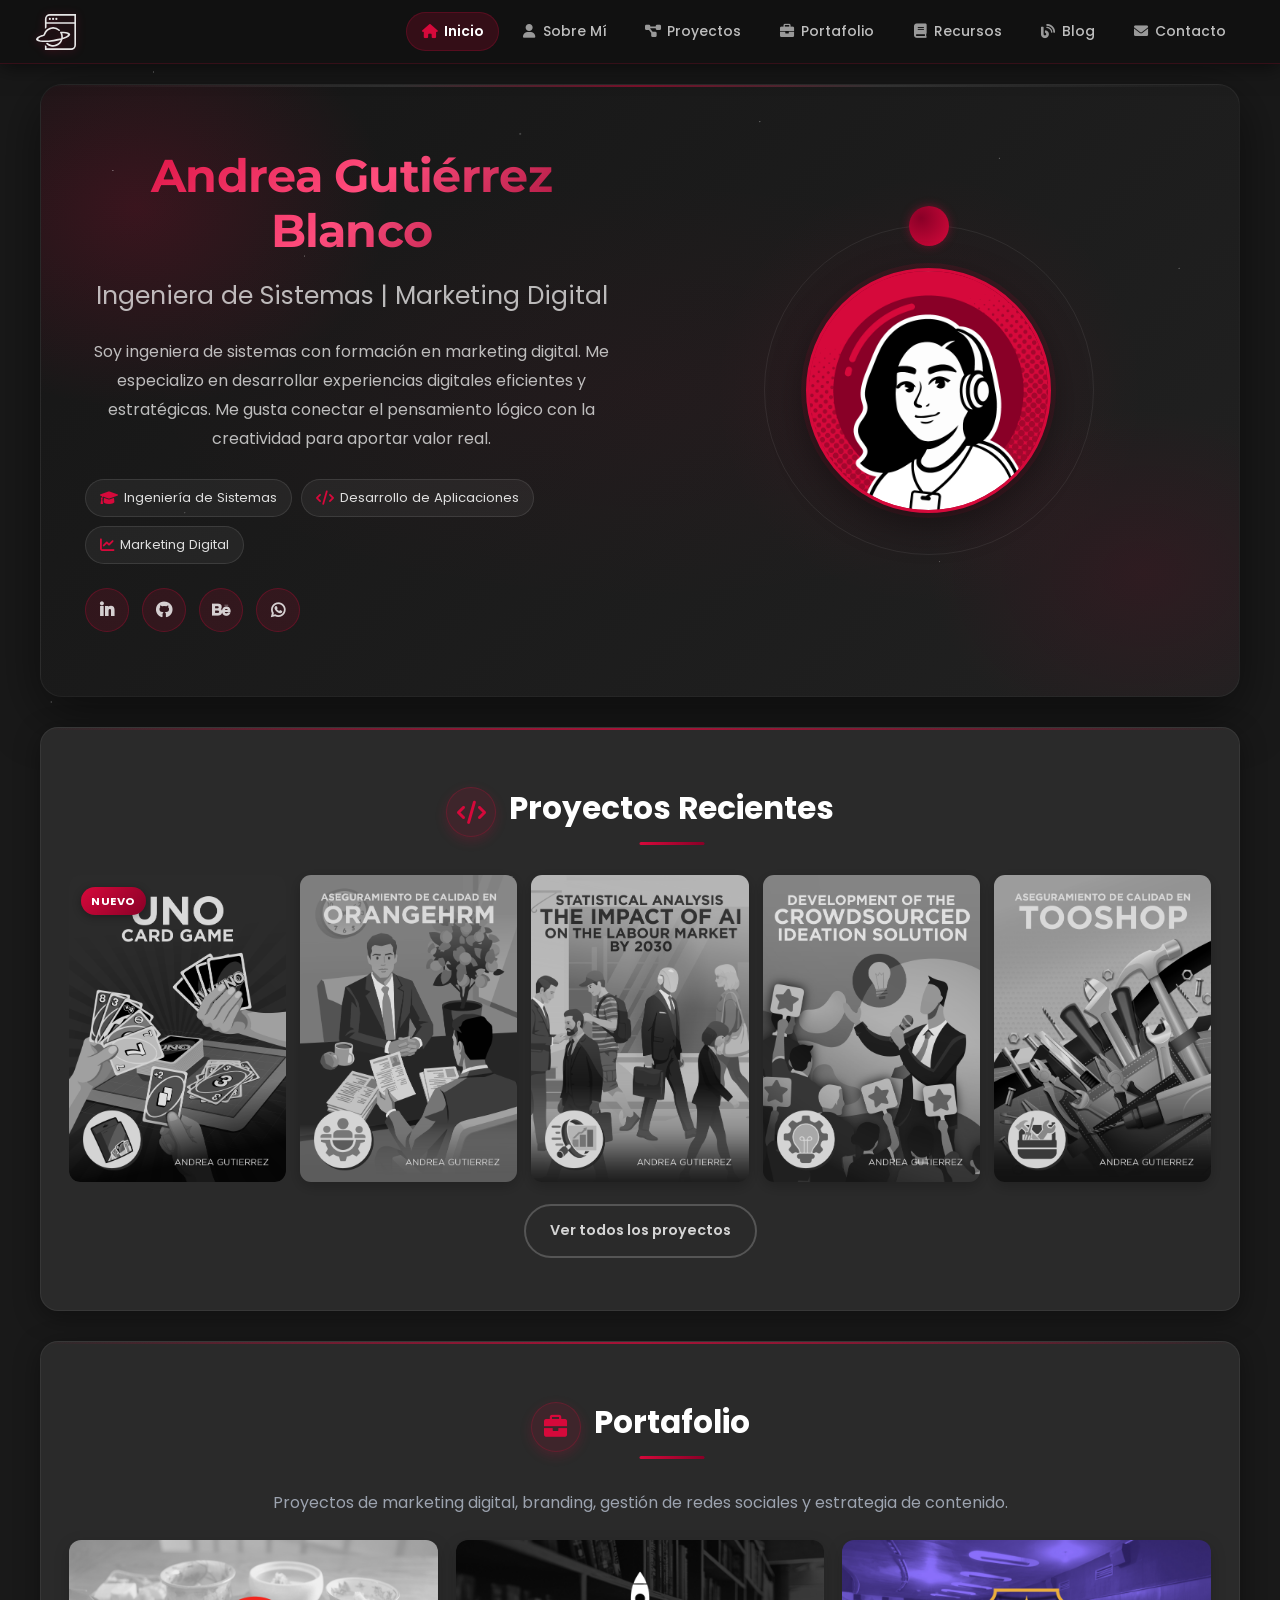
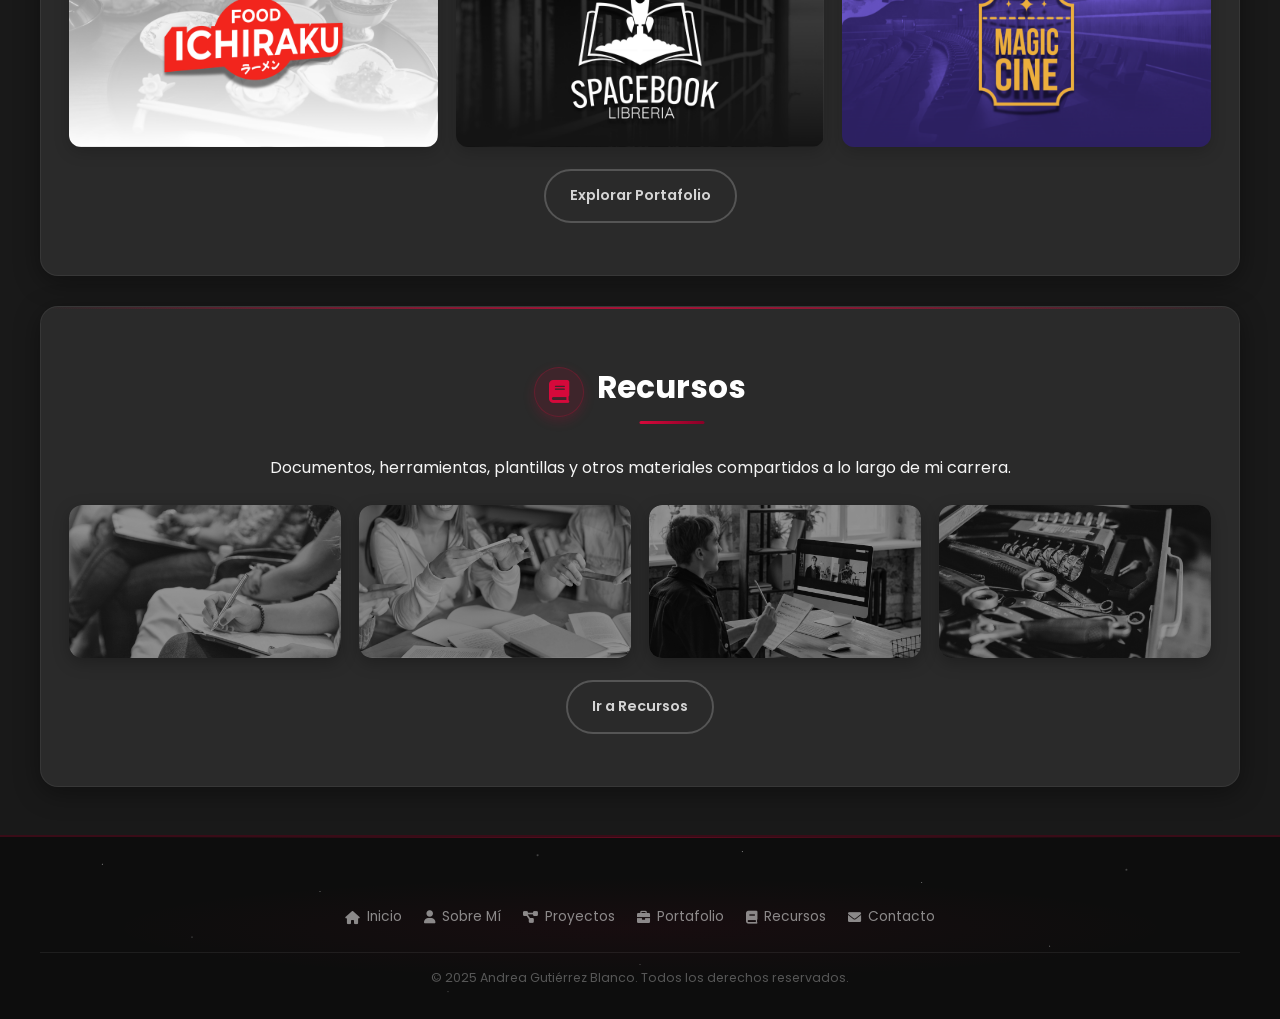
==== commit b62f2a8d: "fix(menu): correct button functionality" ====
--- a/index.html
+++ b/index.html
@@ -8,11 +8,11 @@
     <!-- Iconos y fuentes -->
     <link
       rel="stylesheet"
-      href="https://cdnjs.cloudflare.com/ajax/libs/font-awesome/6.2.1/css/all.min.css"
+      href="https://cdnjs.cloudflare.com/ajax/libs/font-awesome/6.0.0-beta3/css/all.min.css"
     />
     <link rel="icon" type="image/png" href="images/icon/Gutbla_icon.png" />
     <link
-      href="https://fonts.googleapis.com/css2?family=Montserrat:wght@300;400;500;600;700;800&family=Poppins:wght@300;400;500;600;700&display=swap"
+      href="https://fonts.googleapis.com/css2?family=Montserrat:wght@400;500;600;700;800&family=Poppins:wght@300;400;500;600;700&display=swap"
       rel="stylesheet"
     />
     <link
@@ -32,11 +32,7 @@
           alt="Logo Andrea Gutiérrez Blanco"
         />
       </div>
-      <!-- Botón de menú móvil -->
-      <button
-        class="menu-toggle menu-btn"
-        aria-label="Abrir menú de navegación"
-      >
+      <button class="menu-toggle menu-btn" aria-label="Abrir menú">
         <span></span>
         <span></span>
         <span></span>
--- a/css/home.css
+++ b/css/home.css
@@ -9,8 +9,8 @@
     overflow: hidden;
     width: 100%;
     max-width: 1200px;
-    border: 1px solid rgba(255,255,255,0.05);
-    box-shadow: 0 16px 52px rgba(0,0,0,0.5);
+    border: 1px solid rgba(255, 255, 255, 0.05);
+    box-shadow: 0 16px 52px rgba(0, 0, 0, 0.5);
 }
 
 .hero::before {
@@ -18,17 +18,17 @@
     position: absolute;
     inset: 0;
     background:
-        radial-gradient(1px 1px at  6% 14%, rgba(255,255,255,0.5) 0%, transparent 100%),
-        radial-gradient(1px 1px at 22% 28%, rgba(255,255,255,0.4) 0%, transparent 100%),
-        radial-gradient(1.5px 1.5px at 40%  8%, rgba(255,255,255,0.28) 0%, transparent 100%),
-        radial-gradient(1px 1px at 60%  6%, rgba(255,255,255,0.42) 0%, transparent 100%),
-        radial-gradient(1px 1px at 80% 12%, rgba(255,255,255,0.35) 0%, transparent 100%),
-        radial-gradient(1px 1px at 95% 30%, rgba(255,255,255,0.4) 0%, transparent 100%),
-        radial-gradient(1px 1px at 12% 70%, rgba(255,255,255,0.28) 0%, transparent 100%),
-        radial-gradient(1px 1px at 75% 78%, rgba(255,255,255,0.28) 0%, transparent 100%),
-        radial-gradient(ellipse 35% 55% at 8% 20%, rgba(214,9,59,0.18) 0%, transparent 60%),
-        radial-gradient(ellipse 30% 45% at 92% 80%, rgba(137,0,39,0.14) 0%, transparent 60%),
-        radial-gradient(ellipse 60% 50% at 50% 50%, rgba(214,9,59,0.04) 0%, transparent 70%);
+        radial-gradient(1px 1px at 6% 14%, rgba(255, 255, 255, 0.5) 0%, transparent 100%),
+        radial-gradient(1px 1px at 22% 28%, rgba(255, 255, 255, 0.4) 0%, transparent 100%),
+        radial-gradient(1.5px 1.5px at 40% 8%, rgba(255, 255, 255, 0.28) 0%, transparent 100%),
+        radial-gradient(1px 1px at 60% 6%, rgba(255, 255, 255, 0.42) 0%, transparent 100%),
+        radial-gradient(1px 1px at 80% 12%, rgba(255, 255, 255, 0.35) 0%, transparent 100%),
+        radial-gradient(1px 1px at 95% 30%, rgba(255, 255, 255, 0.4) 0%, transparent 100%),
+        radial-gradient(1px 1px at 12% 70%, rgba(255, 255, 255, 0.28) 0%, transparent 100%),
+        radial-gradient(1px 1px at 75% 78%, rgba(255, 255, 255, 0.28) 0%, transparent 100%),
+        radial-gradient(ellipse 35% 55% at 8% 20%, rgba(214, 9, 59, 0.18) 0%, transparent 60%),
+        radial-gradient(ellipse 30% 45% at 92% 80%, rgba(137, 0, 39, 0.14) 0%, transparent 60%),
+        radial-gradient(ellipse 60% 50% at 50% 50%, rgba(214, 9, 59, 0.04) 0%, transparent 70%);
     z-index: 0;
     pointer-events: none;
 }
@@ -36,9 +36,11 @@
 .hero::after {
     content: '';
     position: absolute;
-    top: 0; left: 0; right: 0;
+    top: 0;
+    left: 0;
+    right: 0;
     height: 2px;
-    background: linear-gradient(90deg, transparent, rgba(255,255,255,0.1) 30%, rgba(214,9,59,0.5) 50%, rgba(255,255,255,0.1) 70%, transparent);
+    background: linear-gradient(90deg, transparent, rgba(255, 255, 255, 0.1) 30%, rgba(214, 9, 59, 0.5) 50%, rgba(255, 255, 255, 0.1) 70%, transparent);
     pointer-events: none;
 }
 
@@ -70,11 +72,12 @@
 .planet-system::before {
     content: '';
     position: absolute;
-    top: 50%; left: 50%;
+    top: 50%;
+    left: 50%;
     transform: translate(-50%, -50%);
     width: 470px;
     height: 470px;
-    background: radial-gradient(circle, rgba(214,9,59,0.07) 0%, transparent 65%);
+    background: radial-gradient(circle, rgba(214, 9, 59, 0.07) 0%, transparent 65%);
     z-index: 0;
     animation: pulseGlow 4s ease-in-out infinite;
 }
@@ -85,7 +88,7 @@
     height: 125px;
     border-radius: 50%;
     background: radial-gradient(circle at 30% 30%, #D6093B, #890027);
-    box-shadow: 0 0 35px rgba(214,9,59,0.55);
+    box-shadow: 0 0 35px rgba(214, 9, 59, 0.55);
     animation: planetOrbit 20s linear infinite;
     z-index: 1;
 }
@@ -94,7 +97,7 @@
     position: absolute;
     width: 330px;
     height: 330px;
-    border: 1px solid rgba(255,255,255,0.07);
+    border: 1px solid rgba(255, 255, 255, 0.07);
     border-radius: 50%;
     animation: orbitSpin 30s linear infinite;
 }
@@ -105,9 +108,10 @@
     height: 40px;
     background: radial-gradient(circle at 30% 30%, #890027, #D6093B);
     border-radius: 50%;
-    top: -20px; left: 50%;
+    top: -20px;
+    left: 50%;
     margin-left: -20px;
-    box-shadow: 0 0 10px rgba(214,9,59,0.4);
+    box-shadow: 0 0 10px rgba(214, 9, 59, 0.4);
 }
 
 .profile-image {
@@ -121,8 +125,8 @@
     justify-content: center;
     overflow: hidden;
     box-shadow:
-        0 12px 36px rgba(0,0,0,0.4),
-        0 0 0 5px rgba(214,9,59,0.12);
+        0 12px 36px rgba(0, 0, 0, 0.4),
+        0 0 0 5px rgba(214, 9, 59, 0.12);
     position: relative;
     z-index: 2;
     transition:
@@ -134,7 +138,7 @@
 
 .profile-image:hover {
     transform: scale(1.06);
-    box-shadow: 0 22px 50px rgba(214,9,59,0.45), 0 0 0 7px rgba(214,9,59,0.2);
+    box-shadow: 0 22px 50px rgba(214, 9, 59, 0.45), 0 0 0 7px rgba(214, 9, 59, 0.2);
     border-color: var(--secondary);
 }
 
@@ -164,14 +168,14 @@
 
 .hero h2 {
     font-size: 1.55rem;
-    color: rgba(255,255,255,0.7);
+    color: rgba(255, 255, 255, 0.7);
     margin-bottom: 18px;
     font-weight: 400;
 }
 
 .hero p {
     font-size: 1rem;
-    color: rgba(230,230,230,0.8);
+    color: rgba(230, 230, 230, 0.8);
     max-width: 580px;
     margin-bottom: 26px;
     line-height: 1.82;
@@ -187,21 +191,21 @@
 .badge {
     padding: 6px 14px;
     border-radius: 30px;
-    background: rgba(255,255,255,0.05);
-    color: rgba(255,255,255,0.85);
+    background: rgba(255, 255, 255, 0.05);
+    color: rgba(255, 255, 255, 0.85);
     font-size: 0.82rem;
     display: flex;
     align-items: center;
     gap: 6px;
-    border: 1px solid rgba(255,255,255,0.1);
+    border: 1px solid rgba(255, 255, 255, 0.1);
     transition: all 0.3s ease;
 }
 
 .badge:hover {
-    background: rgba(214,9,59,0.22);
-    border-color: rgba(214,9,59,0.5);
+    background: rgba(214, 9, 59, 0.22);
+    border-color: rgba(214, 9, 59, 0.5);
     transform: translateY(-2px);
-    box-shadow: 0 6px 16px rgba(214,9,59,0.2);
+    box-shadow: 0 6px 16px rgba(214, 9, 59, 0.2);
 }
 
 .badge i {
@@ -222,9 +226,9 @@
     width: 44px;
     height: 44px;
     border-radius: 50%;
-    background: rgba(214,9,59,0.13);
-    border: 1px solid rgba(214,9,59,0.28);
-    color: rgba(255,255,255,0.8);
+    background: rgba(214, 9, 59, 0.13);
+    border: 1px solid rgba(214, 9, 59, 0.28);
+    color: rgba(255, 255, 255, 0.8);
     font-size: 1.05rem;
     transition: all 0.3s ease;
     text-decoration: none;
@@ -240,7 +244,7 @@
     border-color: var(--primary);
     color: white;
     transform: translateY(-3px);
-    box-shadow: 0 8px 22px rgba(214,9,59,0.4);
+    box-shadow: 0 8px 22px rgba(214, 9, 59, 0.4);
 }
 
 .hero-cta {
@@ -257,19 +261,19 @@
     background: var(--primary);
     color: white;
     border: 2px solid var(--primary);
-    box-shadow: 0 5px 16px rgba(214,9,59,0.3);
+    box-shadow: 0 5px 16px rgba(214, 9, 59, 0.3);
 }
 
 .hero-cta.secondary {
     background: transparent;
-    color: rgba(255,255,255,0.8);
-    border: 2px solid rgba(255,255,255,0.2);
+    color: rgba(255, 255, 255, 0.8);
+    border: 2px solid rgba(255, 255, 255, 0.2);
     box-shadow: none;
 }
 
 .hero-cta:hover {
     transform: translateY(-3px);
-    box-shadow: 0 10px 26px rgba(214,9,59,0.4);
+    box-shadow: 0 10px 26px rgba(214, 9, 59, 0.4);
     background: var(--secondary);
     border-color: var(--secondary);
     color: white;
@@ -280,19 +284,19 @@
 }
 
 .hero-cta.secondary:hover {
-    background: rgba(255,255,255,0.08);
-    border-color: rgba(255,255,255,0.34);
-    box-shadow: 0 5px 16px rgba(0,0,0,0.2);
+    background: rgba(255, 255, 255, 0.08);
+    border-color: rgba(255, 255, 255, 0.34);
+    box-shadow: 0 5px 16px rgba(0, 0, 0, 0.2);
     color: white;
 }
 
 .sec {
     padding: 52px 28px;
     background: #2a2a2a;
-    border: 1px solid rgba(255,255,255,0.06);
+    border: 1px solid rgba(255, 255, 255, 0.06);
     border-radius: 18px;
     margin-bottom: 30px;
-    box-shadow: 0 6px 26px rgba(0,0,0,0.38);
+    box-shadow: 0 6px 26px rgba(0, 0, 0, 0.38);
     width: 100%;
     max-width: 1200px;
     position: relative;
@@ -302,9 +306,11 @@
 .sec::before {
     content: '';
     position: absolute;
-    top: 0; left: 0; right: 0;
+    top: 0;
+    left: 0;
+    right: 0;
     height: 2px;
-    background: linear-gradient(90deg, transparent, rgba(214,9,59,0.45), transparent);
+    background: linear-gradient(90deg, transparent, rgba(214, 9, 59, 0.45), transparent);
     pointer-events: none;
 }
 
@@ -314,6 +320,50 @@
     gap: 14px;
     margin-top: 22px;
     margin-bottom: 22px;
+}
+
+.project-gallery-item {
+    position: relative;
+    overflow: hidden;
+    border-radius: 11px;
+}
+
+.project-gallery-item img {
+    width: 100%;
+    aspect-ratio: 210 / 297;
+    object-fit: cover;
+    object-position: top center;
+    border-radius: 11px;
+    filter: grayscale(100%) brightness(0.88);
+    transition:
+        filter 0.45s ease,
+        transform 0.4s ease,
+        box-shadow 0.4s ease;
+    box-shadow: 0 4px 14px rgba(0, 0, 0, 0.22);
+    cursor: pointer;
+    display: block;
+}
+
+.project-gallery-item:hover img {
+    filter: grayscale(0%) brightness(1);
+    transform: scale(1.05) translateY(-4px);
+    box-shadow: 0 14px 32px rgba(0, 0, 0, 0.35);
+}
+
+.latest-badge {
+    position: absolute;
+    top: 12px;
+    left: 12px;
+    background: linear-gradient(135deg, var(--primary), var(--secondary));
+    color: white;
+    font-size: 0.7rem;
+    font-weight: 700;
+    padding: 4px 10px;
+    border-radius: 20px;
+    z-index: 2;
+    box-shadow: 0 2px 8px rgba(0, 0, 0, 0.3);
+    letter-spacing: 0.5px;
+    backdrop-filter: blur(2px);
 }
 
 .project-gallery img {
@@ -323,45 +373,19 @@
     object-position: top center;
     border-radius: 11px;
     filter: grayscale(100%) brightness(0.88);
-    transition: 
+    transition:
         filter 0.45s ease,
         transform 0.4s ease,
         box-shadow 0.4s ease;
-    box-shadow: 0 4px 14px rgba(0,0,0,0.22);
+    box-shadow: 0 4px 14px rgba(0, 0, 0, 0.22);
     cursor: pointer;
+    display: block;
 }
 
 .project-gallery img:hover {
     filter: grayscale(0%) brightness(1);
-    transform: translateY(-6px);
-    box-shadow: 0 10px 30px rgba(214,9,59,0.35);
-}
-
-.project-gallery-item {
-    position: relative;
-    display: flex;
-    align-items: center;
-    justify-content: center;
-}
- 
-.project-gallery-item img {
-    width: 100%;
-    height: 100%;
-}
- 
-.latest-badge {
-    position: absolute;
-    top: 10px;
-    right: 10px;
-    background: var(--primary);
-    color: white;
-    padding: 4px 12px;
-    border-radius: 20px;
-    font-size: 0.7rem;
-    font-weight: 700;
-    letter-spacing: 0.5px;
-    box-shadow: 0 4px 12px rgba(214,9,59,0.4);
-    z-index: 10;
+    transform: scale(1.05) translateY(-4px);
+    box-shadow: 0 14px 32px rgba(0, 0, 0, 0.35);
 }
 
 .resources-gallery {
@@ -377,13 +401,13 @@
     border-radius: 13px;
     overflow: hidden;
     cursor: pointer;
-    box-shadow: 0 5px 16px rgba(0,0,0,0.25);
+    box-shadow: 0 5px 16px rgba(0, 0, 0, 0.25);
     transition: transform 0.35s ease, box-shadow 0.35s ease;
 }
 
 .resource-wrapper:hover {
     transform: translateY(-5px) scale(1.02);
-    box-shadow: 0 14px 34px rgba(214,9,59,0.25);
+    box-shadow: 0 14px 34px rgba(214, 9, 59, 0.25);
 }
 
 .resource-wrapper img {
@@ -403,7 +427,7 @@
 .resource-overlay {
     position: absolute;
     inset: 0;
-    background: rgba(214,9,59,0.72);
+    background: rgba(214, 9, 59, 0.72);
     opacity: 0;
     transition: opacity 0.35s ease;
     border-radius: 13px;
@@ -420,7 +444,7 @@
 
 .resource-overlay-icon {
     font-size: 2.4rem;
-    color: rgba(255,255,255,0.92);
+    color: rgba(255, 255, 255, 0.92);
     transform: translateY(10px);
     transition: transform 0.35s ease;
     line-height: 1;
@@ -438,7 +462,7 @@
     text-transform: uppercase;
     transform: translateY(10px);
     transition: transform 0.35s ease 0.05s;
-    text-shadow: 0 2px 8px rgba(0,0,0,0.4);
+    text-shadow: 0 2px 8px rgba(0, 0, 0, 0.4);
 }
 
 .resource-wrapper:hover .resource-overlay-label {
@@ -457,118 +481,169 @@
     width: 100%;
     height: auto;
     border-radius: 12px;
-    box-shadow: 0 5px 16px rgba(0,0,0,0.18);
+    box-shadow: 0 5px 16px rgba(0, 0, 0, 0.18);
     transition: transform 0.35s ease, box-shadow 0.35s ease;
     object-fit: cover;
 }
 
 .portfolio-gallery img:hover {
     transform: scale(1.04) translateY(-3px);
-    box-shadow: 0 12px 28px rgba(0,0,0,0.28);
+    box-shadow: 0 12px 28px rgba(0, 0, 0, 0.28);
     cursor: pointer;
 }
 
 @keyframes planetOrbit {
-    from { transform: rotate(0deg) translateX(150px) rotate(0deg); }
-    to   { transform: rotate(360deg) translateX(150px) rotate(-360deg); }
+    from {
+        transform: rotate(0deg) translateX(150px) rotate(0deg);
+    }
+
+    to {
+        transform: rotate(360deg) translateX(150px) rotate(-360deg);
+    }
 }
 
 @keyframes orbitSpin {
-    from { transform: rotate(0deg); }
-    to   { transform: rotate(360deg); }
+    from {
+        transform: rotate(0deg);
+    }
+
+    to {
+        transform: rotate(360deg);
+    }
 }
 
 @keyframes pulseGlow {
-    0%, 100% { opacity: 0.4; transform: translate(-50%, -50%) scale(1); }
-    50%       { opacity: 0.65; transform: translate(-50%, -50%) scale(1.05); }
-}
-
-@media (max-width: 1024px) {
+
+    0%,
+    100% {
+        opacity: 0.4;
+        transform: translate(-50%, -50%) scale(1);
+    }
+
+    50% {
+        opacity: 0.65;
+        transform: translate(-50%, -50%) scale(1.05);
+    }
+}
+
+@media (max-width: 1200px) {
+    .hero {
+        flex-direction: column;
+        text-align: center;
+        padding: 50px 18px;
+    }
+
+    .hero-content {
+        padding-right: 0;
+        margin-bottom: 32px;
+    }
+
+    .hero-badges {
+        justify-content: center;
+    }
+
+    .social-links {
+        justify-content: center;
+    }
+
     .project-gallery {
         grid-template-columns: repeat(3, 1fr);
-        gap: 12px;
-    }
-}
- 
+    }
+
+    .resources-gallery {
+        grid-template-columns: repeat(2, 1fr);
+    }
+
+    .portfolio-gallery {
+        grid-template-columns: repeat(2, 1fr);
+    }
+}
+
+@media (max-width: 900px) {
+    .project-gallery {
+        grid-template-columns: repeat(3, 1fr);
+    }
+}
+
 @media (max-width: 768px) {
+    .hero {
+        padding: 36px 16px;
+    }
+
+    .hero h1 {
+        font-size: 2rem;
+    }
+
+    .hero h2 {
+        font-size: 1.3rem;
+    }
+
+    .planet-system {
+        width: 280px;
+        height: 280px;
+    }
+
+    .planet {
+        width: 78px;
+        height: 78px;
+    }
+
+    .orbit {
+        width: 220px;
+        height: 220px;
+    }
+
+    .profile-image {
+        width: 195px;
+        height: 195px;
+    }
+
+    .section-header h2 {
+        font-size: 1.7rem;
+    }
+
+    .sec {
+        padding: 26px 14px;
+    }
+
     .project-gallery {
         grid-template-columns: repeat(2, 1fr);
-        gap: 10px;
-    }
-    
+    }
+
     .project-gallery img {
-        aspect-ratio: 3 / 4;
-    }
-}
- 
-@media (max-width: 600px) {
+        height: 130px;
+    }
+
+    .resources-gallery,
+    .portfolio-gallery {
+        grid-template-columns: 1fr;
+    }
+}
+
+@media (max-width: 480px) {
+    .hero h1 {
+        font-size: 1.8rem;
+    }
+
+    .planet-system {
+        width: 230px;
+        height: 230px;
+    }
+
+    .profile-image {
+        width: 160px;
+        height: 160px;
+    }
+
+    .section-header h2 {
+        font-size: 1.5rem;
+    }
+
     .project-gallery {
         grid-template-columns: repeat(2, 1fr);
-        gap: 8px;
-    }
-    
+    }
+
     .project-gallery img {
-        border-radius: 8px;
-    }
-}
- 
-@media (max-width: 480px) {
-    .project-gallery {
-        grid-template-columns: 1fr;
-        gap: 12px;
-    }
-    
-    .project-gallery img {
-        aspect-ratio: 210 / 297;
-        max-height: 400px;
-    }
-}
- 
-@media (max-width: 768px) {
-    .menu-toggle {
-        display: flex !important;
-    }
-    
-    .global-sidebar {
-        justify-content: space-between;
-    }
-}
-
-@media (max-width: 1200px) {
-    .hero                  { flex-direction: column; text-align: center; padding: 50px 18px; }
-    .hero-content          { padding-right: 0; margin-bottom: 32px; }
-    .hero-badges           { justify-content: center; }
-    .social-links          { justify-content: center; }
-    .project-gallery       { grid-template-columns: repeat(3, 1fr); }
-    .resources-gallery     { grid-template-columns: repeat(2, 1fr); }
-    .portfolio-gallery     { grid-template-columns: repeat(2, 1fr); }
-}
-
-@media (max-width: 900px) {
-    .project-gallery { grid-template-columns: repeat(3, 1fr); }
-}
-
-@media (max-width: 768px) {
-    .hero                  { padding: 36px 16px; }
-    .hero h1               { font-size: 2rem; }
-    .hero h2               { font-size: 1.3rem; }
-    .planet-system         { width: 280px; height: 280px; }
-    .planet                { width: 78px; height: 78px; }
-    .orbit                 { width: 220px; height: 220px; }
-    .profile-image         { width: 195px; height: 195px; }
-    .section-header h2     { font-size: 1.7rem; }
-    .sec                   { padding: 26px 14px; }
-    .project-gallery       { grid-template-columns: repeat(2, 1fr); }
-    .project-gallery img   { height: 130px; }
-    .resources-gallery,
-    .portfolio-gallery     { grid-template-columns: 1fr; }
-}
-
-@media (max-width: 480px) {
-    .hero h1             { font-size: 1.8rem; }
-    .planet-system       { width: 230px; height: 230px; }
-    .profile-image       { width: 160px; height: 160px; }
-    .section-header h2   { font-size: 1.5rem; }
-    .project-gallery     { grid-template-columns: repeat(2, 1fr); }
-    .project-gallery img { height: 110px; }
+        height: 110px;
+    }
 }
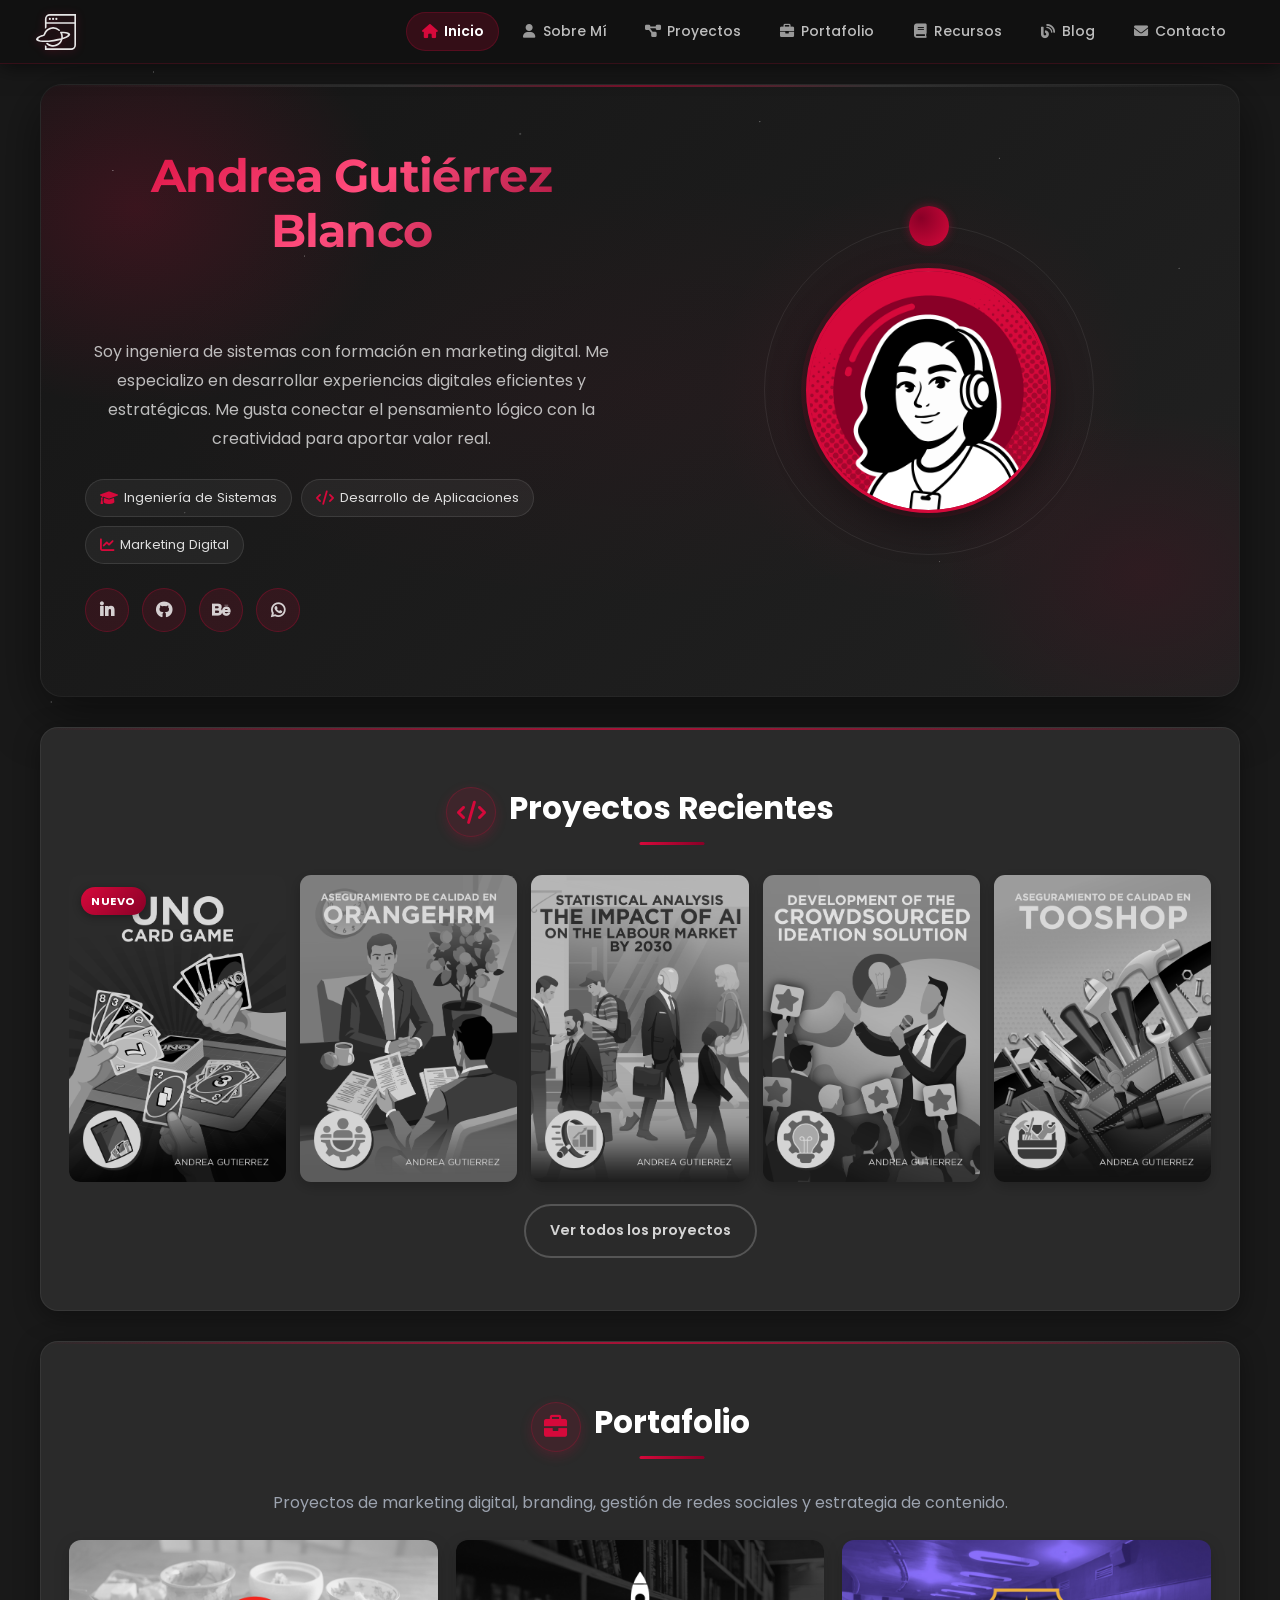
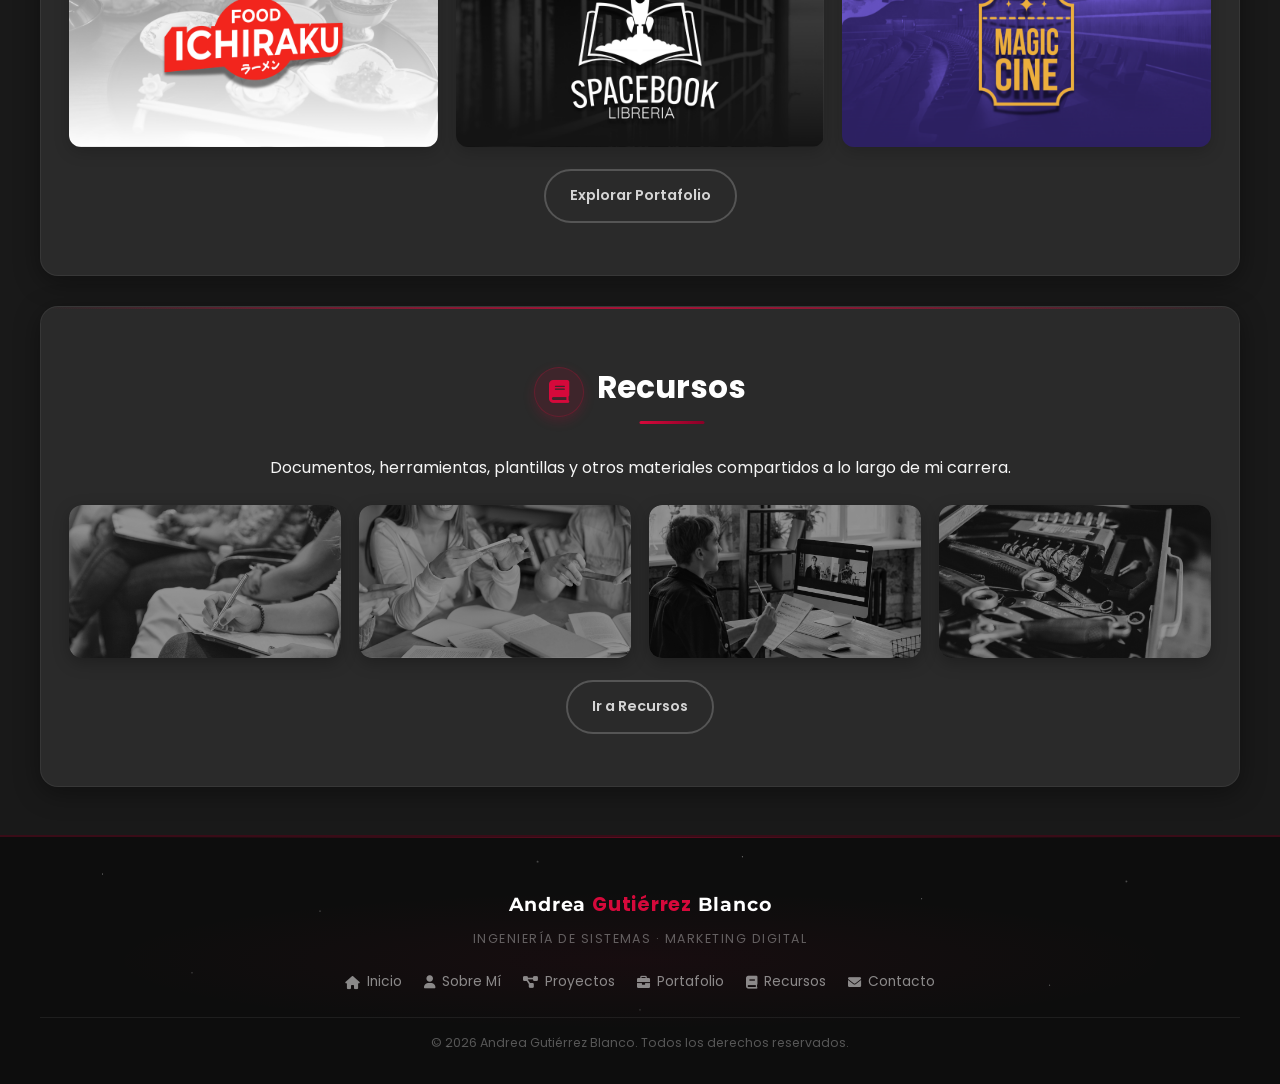
==== commit 20a0391a: "fix: fix interface display issue" ====
--- a/index.html
+++ b/index.html
@@ -5,7 +5,6 @@
     <meta http-equiv="X-UA-Compatible" content="IE=edge" />
     <meta name="viewport" content="width=device-width, initial-scale=1.0" />
     <title>Andrea Gutiérrez Blanco - Portafolio Profesional</title>
-    <!-- Iconos y fuentes -->
     <link
       rel="stylesheet"
       href="https://cdnjs.cloudflare.com/ajax/libs/font-awesome/6.0.0-beta3/css/all.min.css"
@@ -19,12 +18,12 @@
       rel="stylesheet"
       href="https://cdnjs.cloudflare.com/ajax/libs/animate.css/4.1.1/animate.min.css"
     />
-    <!-- Estilos propios -->
+
     <link rel="stylesheet" href="css/main.css" />
     <link rel="stylesheet" href="css/home.css" />
   </head>
   <body>
-    <!-- ===== Sidebar Global ===== -->
+
     <aside class="global-sidebar">
       <div class="sidebar-logo">
         <img
@@ -77,9 +76,9 @@
         </ul>
       </nav>
     </aside>
-    <!-- ===== Contenedor Principal ===== -->
+
     <main class="main-container">
-      <!-- ===== Hero Section Mejorada ===== -->
+
       <section
         class="hero"
         role="banner"
@@ -143,7 +142,7 @@
           </div>
         </div>
       </section>
-      <!-- Proyectos recientes -->
+
       <section id="proyectos-recientes" class="sec">
         <div class="section-header">
           <i class="fas fa-code"></i>
@@ -177,7 +176,7 @@
           >
         </div>
       </section>
-      <!-- Portafolio visual -->
+
       <section id="portafolio" class="sec">
         <div class="section-header">
           <i class="fas fa-briefcase"></i>
@@ -207,7 +206,7 @@
           >
         </div>
       </section>
-      <!-- Recursos -->
+
       <section id="recursos" class="sec">
         <div class="section-header">
           <i class="fas fa-book"></i>
@@ -242,36 +241,38 @@
         </div>
       </section>
     </main>
-    <!-- ===== Footer ===== -->
+
     <footer>
       <div class="footer-content">
+        <div class="footer-brand">Andrea <span>Gutiérrez</span> Blanco</div>
+        <div class="footer-tagline">
+          Ingeniería de Sistemas · Marketing Digital
+        </div>
         <div class="footer-logo">
           <img
-            src="images/icon/Gutbla_logo.svg"
-            alt="Logo Andrea Gutiérrez Blanco"
+            src="../images/icon/Gutbla_logo.svg"
+            alt="Logo"
             class="logo-img"
           />
         </div>
-        <nav class="footer-links" aria-label="Enlaces de pie de página">
-          <a href="index.html"><i class="fas fa-home"></i> Inicio</a>
-          <a href="pages/sobre-mi.html"><i class="fas fa-user"></i> Sobre Mí</a>
-          <a href="pages/proyectos.html"
+        <nav class="footer-links">
+          <a href="../index.html"><i class="fas fa-home"></i> Inicio</a>
+          <a href="sobre-mi.html"><i class="fas fa-user"></i> Sobre Mí</a>
+          <a href="proyectos.html"
             ><i class="fas fa-project-diagram"></i> Proyectos</a
           >
-          <a href="pages/portafolio.html"
+          <a href="portafolio.html"
             ><i class="fas fa-briefcase"></i> Portafolio</a
           >
-          <a href="pages/recursos.html"><i class="fas fa-book"></i> Recursos</a>
-          <a href="pages/contacto.html"
-            ><i class="fas fa-envelope"></i> Contacto</a
-          >
+          <a href="recursos.html"><i class="fas fa-book"></i> Recursos</a>
+          <a href="contacto.html"><i class="fas fa-envelope"></i> Contacto</a>
         </nav>
         <div class="copyright">
-          &copy; 2025 Andrea Gutiérrez Blanco. Todos los derechos reservados.
+          &copy; 2026 Andrea Gutiérrez Blanco. Todos los derechos reservados.
         </div>
       </div>
     </footer>
-    <!-- Scripts -->
+    
     <script src="js/main.js"></script>
     <script src="js/home.js"></script>
   </body>
--- a/css/home.css
+++ b/css/home.css
@@ -492,6 +492,18 @@
     cursor: pointer;
 }
 
+.hero-title-rotator {
+    display: block;
+    transition: opacity 0.45s ease, transform 0.45s ease;
+    opacity: 1;
+    transform: translateY(0);
+}
+
+.hero-title-rotator.rotator-fade-out {
+    opacity: 0;
+    transform: translateY(8px);
+}
+
 @keyframes planetOrbit {
     from {
         transform: rotate(0deg) translateX(150px) rotate(0deg);
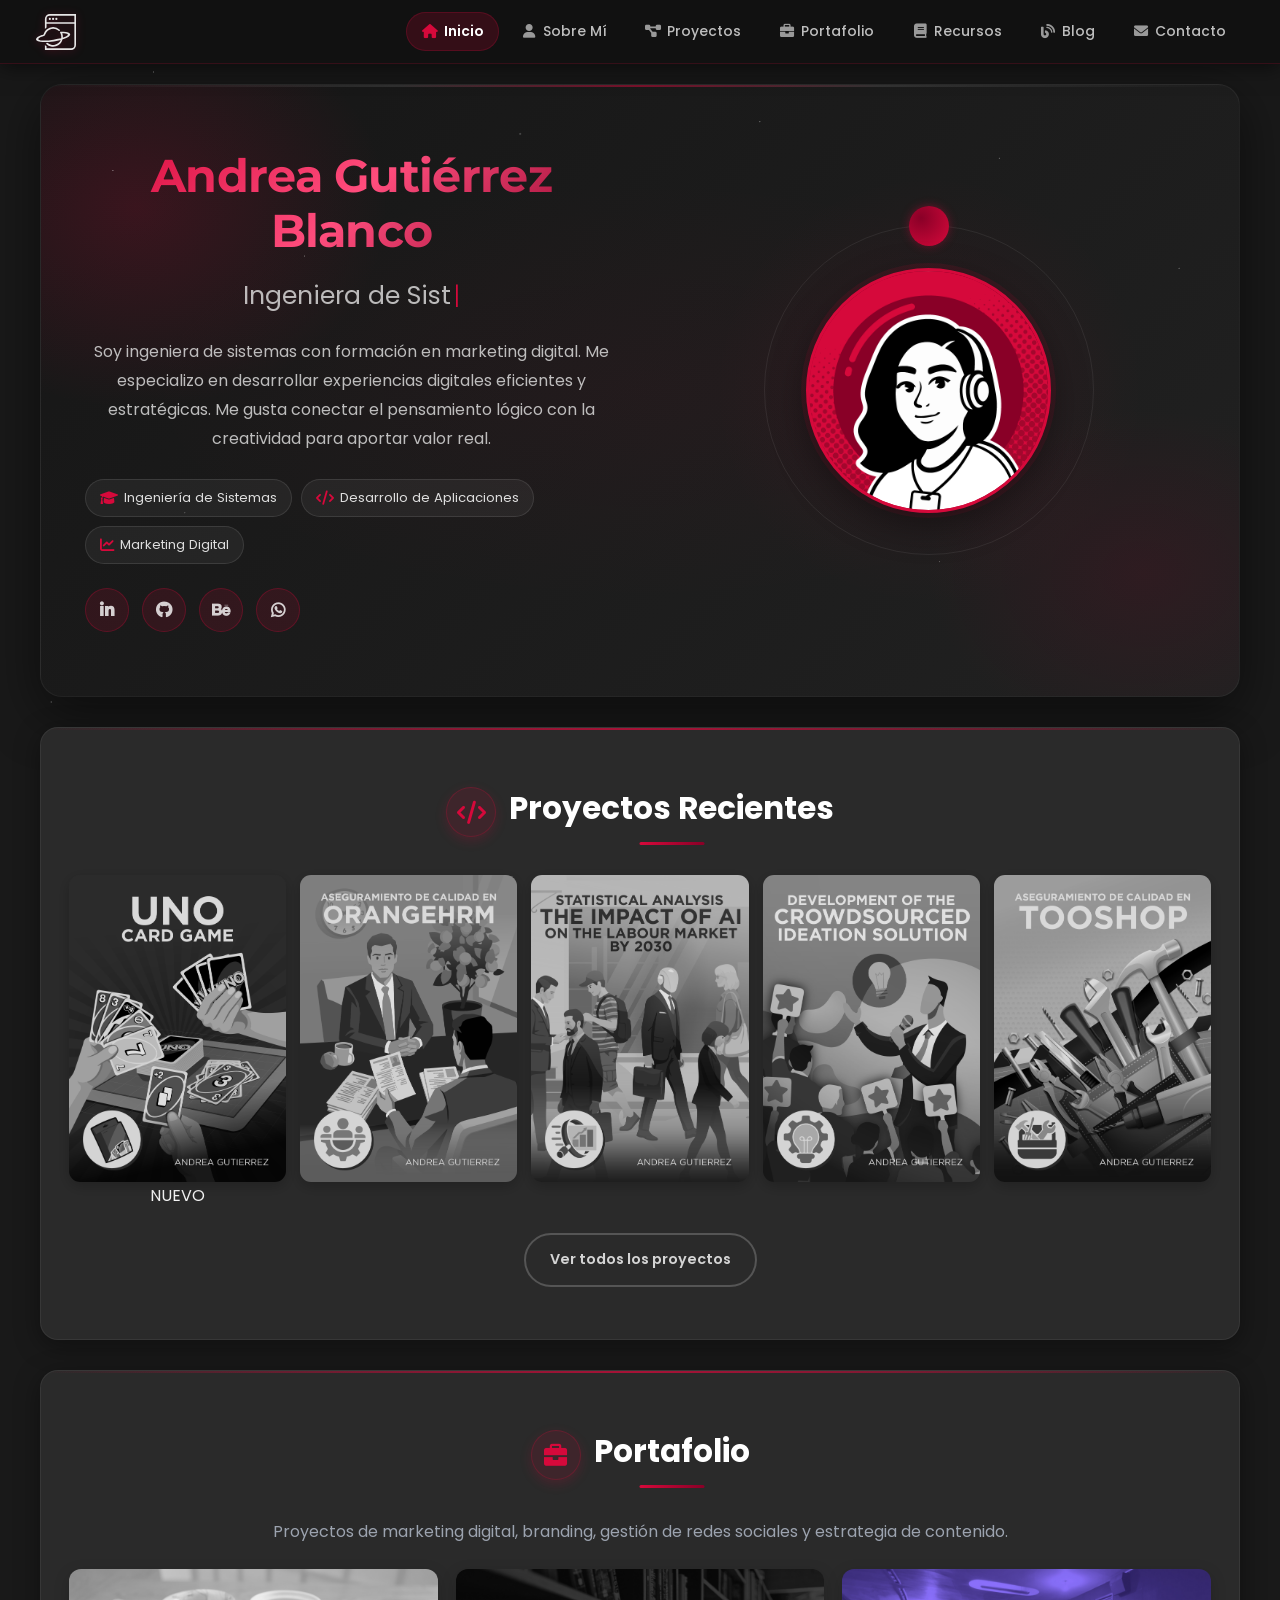
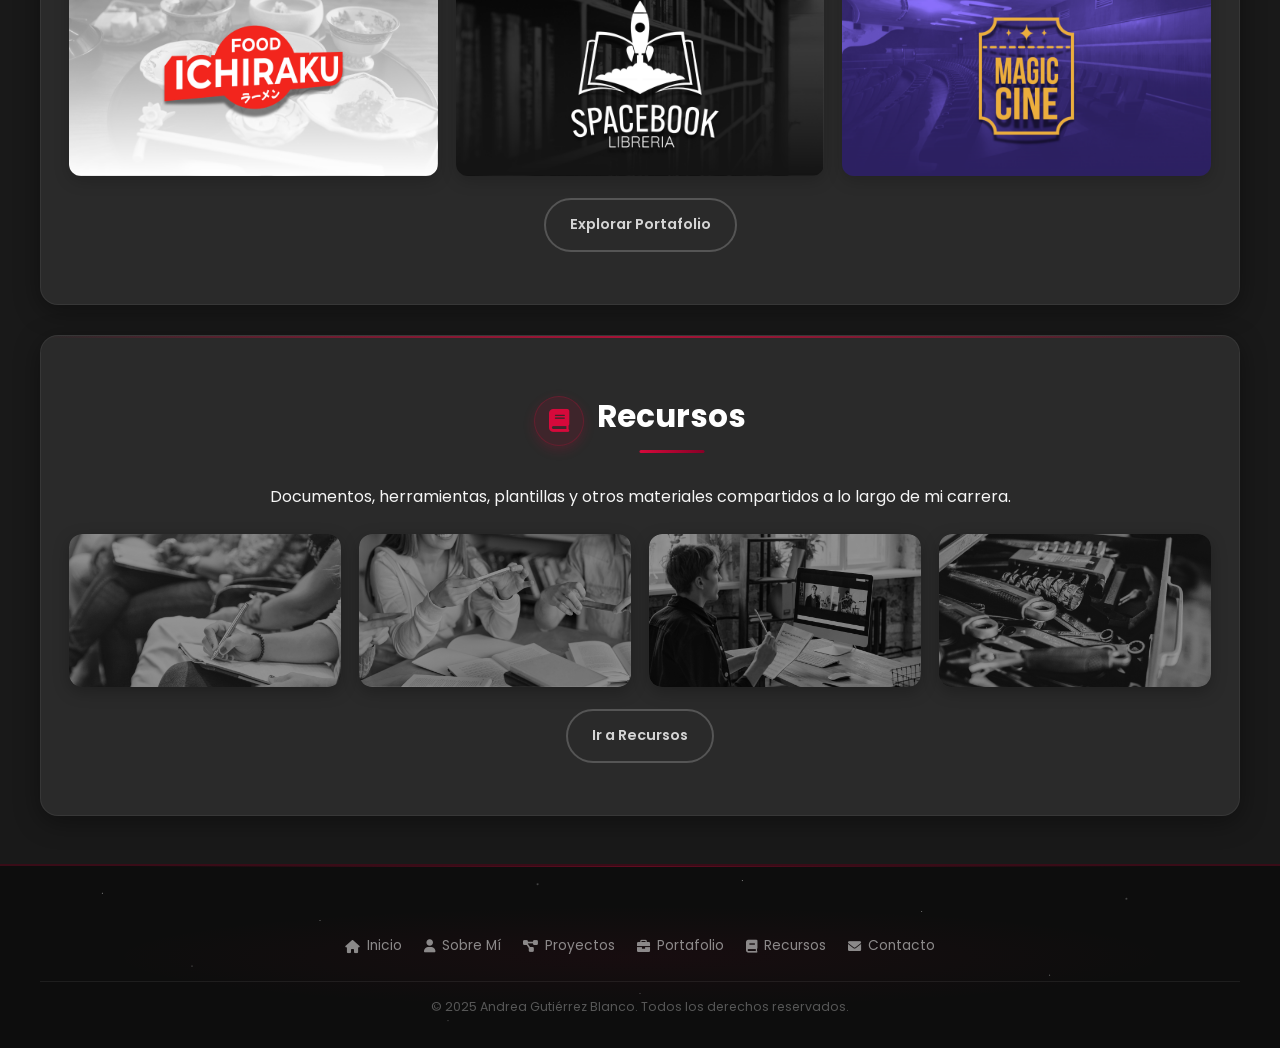
==== commit 5e856509: "fix: correct title styling" ====
--- a/index.html
+++ b/index.html
@@ -1,279 +1,151 @@
-<!doctype html>
+<!DOCTYPE html>
 <html lang="es">
-  <head>
-    <meta charset="UTF-8" />
-    <meta http-equiv="X-UA-Compatible" content="IE=edge" />
-    <meta name="viewport" content="width=device-width, initial-scale=1.0" />
-    <title>Andrea Gutiérrez Blanco - Portafolio Profesional</title>
-    <link
-      rel="stylesheet"
-      href="https://cdnjs.cloudflare.com/ajax/libs/font-awesome/6.0.0-beta3/css/all.min.css"
-    />
-    <link rel="icon" type="image/png" href="images/icon/Gutbla_icon.png" />
-    <link
-      href="https://fonts.googleapis.com/css2?family=Montserrat:wght@400;500;600;700;800&family=Poppins:wght@300;400;500;600;700&display=swap"
-      rel="stylesheet"
-    />
-    <link
-      rel="stylesheet"
-      href="https://cdnjs.cloudflare.com/ajax/libs/animate.css/4.1.1/animate.min.css"
-    />
+<head>
+<meta charset="UTF-8" />
+<meta http-equiv="X-UA-Compatible" content="IE=edge" />
+<meta name="viewport" content="width=device-width, initial-scale=1.0" />
+<title>Andrea Gutiérrez Blanco - Portafolio Profesional</title>
 
-    <link rel="stylesheet" href="css/main.css" />
-    <link rel="stylesheet" href="css/home.css" />
-  </head>
-  <body>
+<!-- Iconos y fuentes -->
+<link rel="stylesheet" href="https://cdnjs.cloudflare.com/ajax/libs/font-awesome/6.0.0-beta3/css/all.min.css" />
+<link rel="icon" type="image/png" href="images/icon/Gutbla_icon.png" />
+<link href="https://fonts.googleapis.com/css2?family=Montserrat:wght@500;600;700&family=Poppins:wght@300;400;500;600;700&display=swap" rel="stylesheet" />
+<link rel="stylesheet" href="https://cdnjs.cloudflare.com/ajax/libs/animate.css/4.1.1/animate.min.css" />
 
-    <aside class="global-sidebar">
-      <div class="sidebar-logo">
-        <img
-          src="images/icon/Gutbla_logo.svg"
-          alt="Logo Andrea Gutiérrez Blanco"
-        />
+<!-- Estilos propios -->
+<link rel="stylesheet" href="css/main.css" />
+<link rel="stylesheet" href="css/home.css" />
+</head>
+<body>
+
+<!-- ===== Sidebar Global ===== -->
+<aside class="global-sidebar">
+  <div class="sidebar-logo">
+    <img src="images/icon/Gutbla_logo.svg" alt="Logo Andrea Gutiérrez Blanco" />
+  </div>
+  <nav class="sidebar-nav" aria-label="Menú de navegación principal">
+    <ul>
+      <li><a href="index.html" class="active"><i class="fas fa-home"></i> <span>Inicio</span></a></li>
+      <li><a href="pages/sobre-mi.html"><i class="fas fa-user"></i> <span>Sobre Mí</span></a></li>
+      <li><a href="pages/proyectos.html"><i class="fas fa-project-diagram"></i> <span>Proyectos</span></a></li>
+      <li><a href="pages/portafolio.html"><i class="fas fa-briefcase"></i> <span>Portafolio</span></a></li>
+      <li><a href="pages/recursos.html"><i class="fas fa-book"></i> <span>Recursos</span></a></li>
+      <li><a href="pages/blog.html"><i class="fas fa-blog"></i> <span>Blog</span></a></li>
+      <li><a href="pages/contacto.html"><i class="fas fa-envelope"></i> <span>Contacto</span></a></li>
+    </ul>
+  </nav>
+</aside>
+
+<!-- ===== Contenedor Principal ===== -->
+<main class="main-container">
+
+  <!-- Hero Section Mejorada -->
+  <section class="hero" role="banner" aria-label="Presentación principal">
+    <div class="hero-content">
+      <h1 class="animate__animated animate__fadeInDown">Andrea Gutiérrez Blanco</h1>
+      <h2 class="animate__animated animate__fadeInDown animate__delay-1s">
+        <span id="typewriter-text"></span><span class="typewriter-cursor">|</span>
+      </h2>
+      <p class="animate__animated animate__fadeIn animate__delay-1-5s">
+        Soy ingeniera de sistemas con formación en marketing digital. Me especializo en desarrollar experiencias digitales eficientes y estratégicas. Me gusta conectar el pensamiento lógico con la creatividad para aportar valor real.
+      </p>
+      <div class="hero-badges animate__animated animate__fadeInUp animate__delay-2s">
+        <div class="badge"><i class="fas fa-graduation-cap"></i> Ingeniería de Sistemas</div>
+        <div class="badge"><i class="fas fa-code"></i> Desarrollo de Aplicaciones</div>
+        <div class="badge"><i class="fas fa-chart-line"></i> Marketing Digital</div>
       </div>
-      <button class="menu-toggle menu-btn" aria-label="Abrir menú">
-        <span></span>
-        <span></span>
-        <span></span>
-      </button>
-      <nav class="sidebar-nav" aria-label="Menú de navegación principal">
-        <ul>
-          <li>
-            <a href="index.html" class="active"
-              ><i class="fas fa-home"></i> <span>Inicio</span></a
-            >
-          </li>
-          <li>
-            <a href="pages/sobre-mi.html"
-              ><i class="fas fa-user"></i> <span>Sobre Mí</span></a
-            >
-          </li>
-          <li>
-            <a href="pages/proyectos.html"
-              ><i class="fas fa-project-diagram"></i> <span>Proyectos</span></a
-            >
-          </li>
-          <li>
-            <a href="pages/portafolio.html"
-              ><i class="fas fa-briefcase"></i> <span>Portafolio</span></a
-            >
-          </li>
-          <li>
-            <a href="pages/recursos.html"
-              ><i class="fas fa-book"></i> <span>Recursos</span></a
-            >
-          </li>
-          <li>
-            <a href="pages/blog.html"
-              ><i class="fas fa-blog"></i> <span>Blog</span></a
-            >
-          </li>
-          <li>
-            <a href="pages/contacto.html"
-              ><i class="fas fa-envelope"></i> <span>Contacto</span></a
-            >
-          </li>
-        </ul>
-      </nav>
-    </aside>
-
-    <main class="main-container">
-
-      <section
-        class="hero"
-        role="banner"
-        aria-label="Presentación principal de Andrea Gutiérrez Blanco"
-      >
-        <div class="hero-content">
-          <h1 class="animate__animated animate__fadeInDown">
-            Andrea Gutiérrez Blanco
-          </h1>
-          <h2 class="animate__animated animate__fadeInDown animate__delay-1s">
-            Ingeniera de Sistemas | Marketing Digital
-          </h2>
-          <p class="animate__animated animate__fadeIn animate__delay-1-5s">
-            Soy ingeniera de sistemas con formación en marketing digital. Me
-            especializo en desarrollar experiencias digitales eficientes y
-            estratégicas. Me gusta conectar el pensamiento lógico con la
-            creatividad para aportar valor real.
-          </p>
-          <div
-            class="hero-badges animate__animated animate__fadeInUp animate__delay-2s"
-            aria-label="Áreas de especialización"
-          >
-            <div class="badge">
-              <i class="fas fa-graduation-cap"></i> Ingeniería de Sistemas
-            </div>
-            <div class="badge">
-              <i class="fas fa-code"></i> Desarrollo de Aplicaciones
-            </div>
-            <div class="badge">
-              <i class="fas fa-chart-line"></i> Marketing Digital
-            </div>
-          </div>
-          <div
-            class="social-links animate__animated animate__fadeInUp animate__delay-2-5s"
-          >
-            <a href="#" class="social-link" aria-label="LinkedIn"
-              ><i class="fab fa-linkedin-in"></i
-            ></a>
-            <a href="#" class="social-link" aria-label="GitHub"
-              ><i class="fab fa-github"></i
-            ></a>
-            <a href="#" class="social-link" aria-label="Behance"
-              ><i class="fab fa-behance"></i
-            ></a>
-            <a href="#" class="social-link" aria-label="WhatsApp"
-              ><i class="fab fa-whatsapp"></i
-            ></a>
-          </div>
-        </div>
-        <div class="hero-image" aria-hidden="true">
-          <div class="planet-system">
-            <div class="planet"></div>
-            <div class="orbit"><div class="moon"></div></div>
-            <div class="profile-image">
-              <img
-                src="images/perfil/Ilustracion_Perfil.png"
-                alt="Andrea Gutiérrez Blanco - Ilustración de perfil"
-                class="profile-illustration"
-              />
-            </div>
-          </div>
-        </div>
-      </section>
-
-      <section id="proyectos-recientes" class="sec">
-        <div class="section-header">
-          <i class="fas fa-code"></i>
-          <h2>Proyectos Recientes</h2>
-        </div>
-        <div class="project-gallery">
-          <img
-            src="images/document_gallery/Projects/Portada_Aseguramiento_de_Calidad_en_TooShop.png"
-            alt="Aseguramiento de Calidad en TooShop"
-          />
-          <img
-            src="images/document_gallery/Projects/Portada_Crowdsourced_Ideation_Solution.png"
-            alt="Crowdsourced Ideation Solution"
-          />
-          <img
-            src="images/document_gallery/Projects/Portada_Statistical_Analysis_The_Impact_of_AI_on_the_Labour_Market_by_2030.png"
-            alt="Análisis Estadístico del Impacto de la IA en el Mercado Laboral para 2030"
-          />
-          <img
-            src="images/document_gallery/Projects/Portada_Aseguramiento_de_Calidad_en_OrangeHRM.png"
-            alt="Aseguramiento de Calidad en OrangeHRM"
-          />
-          <img
-            src="images/document_gallery/Projects/Portada_UNO_Card_Game.png"
-            alt="Juego de Cartas UNO"
-          />
-        </div>
-        <div class="section-footer">
-          <a href="pages/proyectos.html" class="hero-cta secondary"
-            >Ver todos los proyectos</a
-          >
-        </div>
-      </section>
-
-      <section id="portafolio" class="sec">
-        <div class="section-header">
-          <i class="fas fa-briefcase"></i>
-          <h2>Portafolio</h2>
-        </div>
-        <p style="color: var(--text-gray); margin-bottom: 20px">
-          Proyectos de marketing digital, branding, gestión de redes sociales y
-          estrategia de contenido.
-        </p>
-        <div class="portfolio-gallery">
-          <img
-            src="images/document_gallery/Portfolio/Food_Ichiraku_Ramen.png"
-            alt="Food Ichiraku Ramen"
-          />
-          <img
-            src="images/document_gallery/Portfolio/Spacebook_Libreria.png"
-            alt="Spacebook Librería"
-          />
-          <img
-            src="images/document_gallery/Portfolio/Magic_Cine.png"
-            alt="Magic Cine"
-          />
-        </div>
-        <div class="section-footer">
-          <a href="pages/portafolio.html" class="hero-cta secondary"
-            >Explorar Portafolio</a
-          >
-        </div>
-      </section>
-
-      <section id="recursos" class="sec">
-        <div class="section-header">
-          <i class="fas fa-book"></i>
-          <h2>Recursos</h2>
-        </div>
-        <p>
-          Documentos, herramientas, plantillas y otros materiales compartidos a
-          lo largo de mi carrera.
-        </p>
-        <div class="resources-gallery">
-          <img
-            src="images/resources/Imagenes_Documentaciones.png"
-            alt="Imagen Documentaciones"
-          />
-          <img
-            src="images/resources/Imagen_Hojas_Trucos.png"
-            alt="Imagen Hojas de Trucos"
-          />
-          <img
-            src="images/resources/Imagen_Tutoriales.png"
-            alt="Imagen Tutoriales"
-          />
-          <img
-            src="images/resources/Imagen_Herramientas.png"
-            alt="Imagen Herramientas"
-          />
-        </div>
-        <div class="section-footer">
-          <a href="pages/recursos.html" class="hero-cta secondary"
-            >Ir a Recursos</a
-          >
-        </div>
-      </section>
-    </main>
-
-    <footer>
-      <div class="footer-content">
-        <div class="footer-brand">Andrea <span>Gutiérrez</span> Blanco</div>
-        <div class="footer-tagline">
-          Ingeniería de Sistemas · Marketing Digital
-        </div>
-        <div class="footer-logo">
-          <img
-            src="../images/icon/Gutbla_logo.svg"
-            alt="Logo"
-            class="logo-img"
-          />
-        </div>
-        <nav class="footer-links">
-          <a href="../index.html"><i class="fas fa-home"></i> Inicio</a>
-          <a href="sobre-mi.html"><i class="fas fa-user"></i> Sobre Mí</a>
-          <a href="proyectos.html"
-            ><i class="fas fa-project-diagram"></i> Proyectos</a
-          >
-          <a href="portafolio.html"
-            ><i class="fas fa-briefcase"></i> Portafolio</a
-          >
-          <a href="recursos.html"><i class="fas fa-book"></i> Recursos</a>
-          <a href="contacto.html"><i class="fas fa-envelope"></i> Contacto</a>
-        </nav>
-        <div class="copyright">
-          &copy; 2026 Andrea Gutiérrez Blanco. Todos los derechos reservados.
+      <div class="social-links animate__animated animate__fadeInUp animate__delay-2-5s">
+        <a href="#" class="social-link" aria-label="LinkedIn"><i class="fab fa-linkedin-in"></i></a>
+        <a href="#" class="social-link" aria-label="GitHub"><i class="fab fa-github"></i></a>
+        <a href="#" class="social-link" aria-label="Behance"><i class="fab fa-behance"></i></a>
+        <a href="#" class="social-link" aria-label="WhatsApp"><i class="fab fa-whatsapp"></i></a>
+      </div>
+    </div>
+    <div class="hero-image" aria-hidden="true">
+      <div class="planet-system">
+        <div class="planet"></div>
+        <div class="orbit"><div class="moon"></div></div>
+        <div class="profile-image">
+          <img src="images/perfil/Ilustracion_Perfil.png" alt="Andrea Gutiérrez Blanco - Ilustración de perfil" class="profile-illustration" />
         </div>
       </div>
-    </footer>
-    
-    <script src="js/main.js"></script>
-    <script src="js/home.js"></script>
-  </body>
-</html>
+    </div>
+  </section>
+
+  <!-- Proyectos recientes -->
+  <section id="proyectos-recientes" class="sec">
+    <div class="section-header">
+      <i class="fas fa-code"></i>
+      <h2>Proyectos Recientes</h2>
+    </div>
+    <div class="project-gallery">
+      <!-- Estas imágenes se cargan desde data/projects.json mediante JavaScript -->
+    </div>
+    <div class="section-footer">
+      <a href="pages/proyectos.html" class="hero-cta secondary">Ver todos los proyectos</a>
+    </div>
+  </section>
+
+  <!-- Portafolio visual -->
+  <section id="portafolio" class="sec">
+    <div class="section-header">
+      <i class="fas fa-briefcase"></i>
+      <h2>Portafolio</h2>
+    </div>
+    <p style="color: var(--text-gray); margin-bottom: 20px;">
+      Proyectos de marketing digital, branding, gestión de redes sociales y estrategia de contenido.
+    </p>
+    <div class="portfolio-gallery">
+      <img src="images/document_gallery/Portfolio/Food_Ichiraku_Ramen.png" alt="Food Ichiraku Ramen" />
+      <img src="images/document_gallery/Portfolio/Spacebook_Libreria.png" alt="Spacebook Librería" />
+      <img src="images/document_gallery/Portfolio/Magic_Cine.png" alt="Magic Cine" />
+    </div>
+    <div class="section-footer">
+      <a href="pages/portafolio.html" class="hero-cta secondary">Explorar Portafolio</a>
+    </div>
+  </section>
+
+  <!-- Recursos -->
+  <section id="recursos" class="sec">
+    <div class="section-header">
+      <i class="fas fa-book"></i>
+      <h2>Recursos</h2>
+    </div>
+    <p>Documentos, herramientas, plantillas y otros materiales compartidos a lo largo de mi carrera.</p>
+    <div class="resources-gallery">
+      <img src="images/resources/Imagenes_Documentaciones.png" alt="Imagen Documentaciones" />
+      <img src="images/resources/Imagen_Hojas_Trucos.png" alt="Imagen Hojas de Trucos" />
+      <img src="images/resources/Imagen_Tutoriales.png" alt="Imagen Tutoriales" />
+      <img src="images/resources/Imagen_Herramientas.png" alt="Imagen Herramientas" />
+    </div>
+    <div class="section-footer">
+      <a href="pages/recursos.html" class="hero-cta secondary">Ir a Recursos</a>
+    </div>
+  </section>
+</main>
+
+<!-- Footer -->
+<footer>
+  <div class="footer-content">
+    <div class="footer-logo">
+      <img src="images/icon/Gutbla_logo.svg" alt="Logo Andrea Gutiérrez Blanco" class="logo-img" />
+    </div>
+    <nav class="footer-links" aria-label="Enlaces de pie de página">
+      <a href="index.html"><i class="fas fa-home"></i> Inicio</a>
+      <a href="pages/sobre-mi.html"><i class="fas fa-user"></i> Sobre Mí</a>
+      <a href="pages/proyectos.html"><i class="fas fa-project-diagram"></i> Proyectos</a>
+      <a href="pages/portafolio.html"><i class="fas fa-briefcase"></i> Portafolio</a>
+      <a href="pages/recursos.html"><i class="fas fa-book"></i> Recursos</a>
+      <a href="pages/contacto.html"><i class="fas fa-envelope"></i> Contacto</a>
+    </nav>
+    <div class="copyright">
+      &copy; 2025 Andrea Gutiérrez Blanco. Todos los derechos reservados.
+    </div>
+  </div>
+</footer>
+
+<!-- Scripts -->
+<script src="js/main.js"></script>
+<script src="js/home.js"></script>
+</body>
+</html>
--- a/css/home.css
+++ b/css/home.css
@@ -173,6 +173,27 @@
     font-weight: 400;
 }
 
+.typewriter-cursor {
+    display: inline-block;
+    margin-left: 3px;
+    animation: blink 1s step-end infinite;
+    color: var(--primary);
+    font-weight: 300;
+}
+
+@keyframes blink {
+
+    0%,
+    50% {
+        opacity: 1;
+    }
+
+    51%,
+    100% {
+        opacity: 0;
+    }
+}
+
 .hero p {
     font-size: 1rem;
     color: rgba(230, 230, 230, 0.8);
@@ -320,50 +341,6 @@
     gap: 14px;
     margin-top: 22px;
     margin-bottom: 22px;
-}
-
-.project-gallery-item {
-    position: relative;
-    overflow: hidden;
-    border-radius: 11px;
-}
-
-.project-gallery-item img {
-    width: 100%;
-    aspect-ratio: 210 / 297;
-    object-fit: cover;
-    object-position: top center;
-    border-radius: 11px;
-    filter: grayscale(100%) brightness(0.88);
-    transition:
-        filter 0.45s ease,
-        transform 0.4s ease,
-        box-shadow 0.4s ease;
-    box-shadow: 0 4px 14px rgba(0, 0, 0, 0.22);
-    cursor: pointer;
-    display: block;
-}
-
-.project-gallery-item:hover img {
-    filter: grayscale(0%) brightness(1);
-    transform: scale(1.05) translateY(-4px);
-    box-shadow: 0 14px 32px rgba(0, 0, 0, 0.35);
-}
-
-.latest-badge {
-    position: absolute;
-    top: 12px;
-    left: 12px;
-    background: linear-gradient(135deg, var(--primary), var(--secondary));
-    color: white;
-    font-size: 0.7rem;
-    font-weight: 700;
-    padding: 4px 10px;
-    border-radius: 20px;
-    z-index: 2;
-    box-shadow: 0 2px 8px rgba(0, 0, 0, 0.3);
-    letter-spacing: 0.5px;
-    backdrop-filter: blur(2px);
 }
 
 .project-gallery img {
@@ -403,6 +380,7 @@
     cursor: pointer;
     box-shadow: 0 5px 16px rgba(0, 0, 0, 0.25);
     transition: transform 0.35s ease, box-shadow 0.35s ease;
+    background: transparent;
 }
 
 .resource-wrapper:hover {
@@ -417,6 +395,7 @@
     border-radius: 13px;
     transition: filter 0.35s ease, transform 0.4s ease;
     filter: brightness(0.95);
+    background: transparent;
 }
 
 .resource-wrapper:hover img {
@@ -492,18 +471,6 @@
     cursor: pointer;
 }
 
-.hero-title-rotator {
-    display: block;
-    transition: opacity 0.45s ease, transform 0.45s ease;
-    opacity: 1;
-    transform: translateY(0);
-}
-
-.hero-title-rotator.rotator-fade-out {
-    opacity: 0;
-    transform: translateY(8px);
-}
-
 @keyframes planetOrbit {
     from {
         transform: rotate(0deg) translateX(150px) rotate(0deg);
@@ -563,7 +530,7 @@
     }
 
     .resources-gallery {
-        grid-template-columns: repeat(2, 1fr);
+        grid-template-columns: repeat(4, 1fr);
     }
 
     .portfolio-gallery {
@@ -626,7 +593,11 @@
         height: 130px;
     }
 
-    .resources-gallery,
+    .resources-gallery {
+        grid-template-columns: repeat(4, 1fr);
+        gap: 12px;
+    }
+
     .portfolio-gallery {
         grid-template-columns: 1fr;
     }
@@ -658,4 +629,9 @@
     .project-gallery img {
         height: 110px;
     }
+
+    .resources-gallery {
+        grid-template-columns: repeat(2, 1fr);
+        gap: 10px;
+    }
 }
